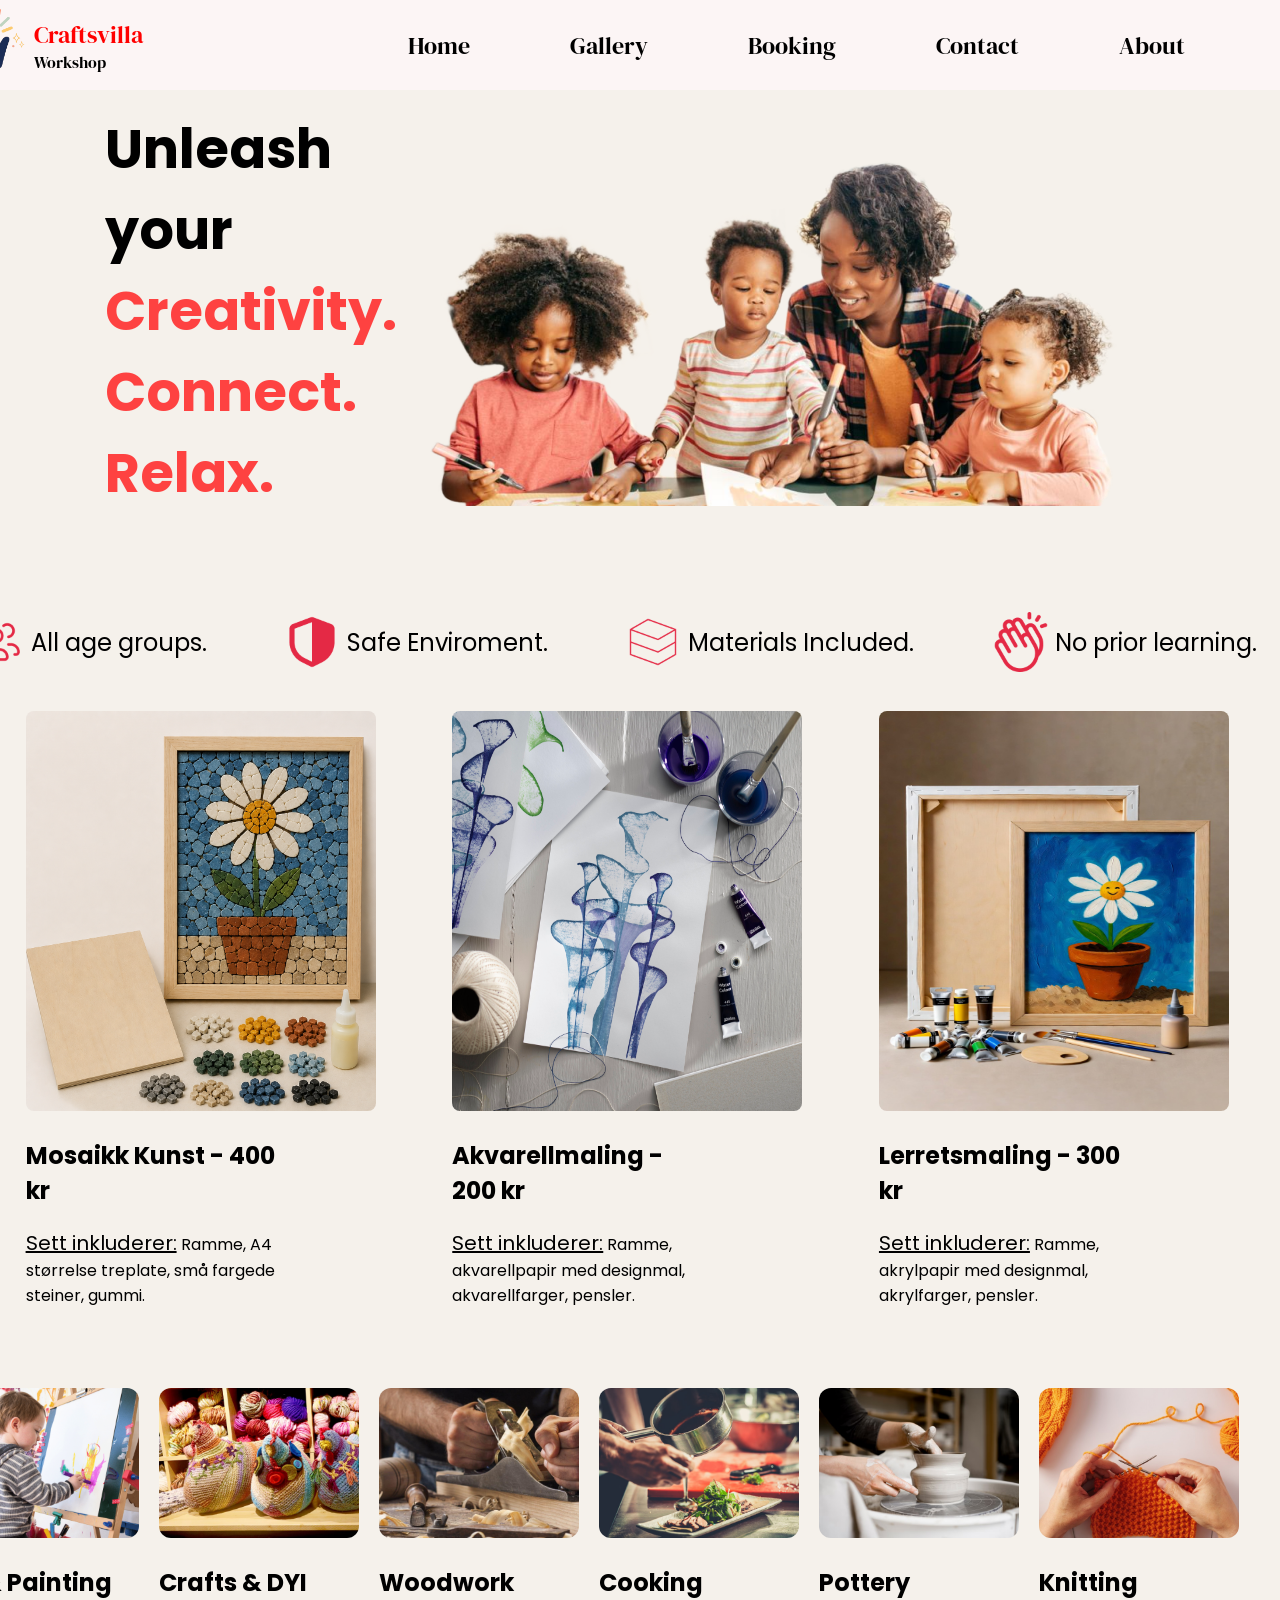
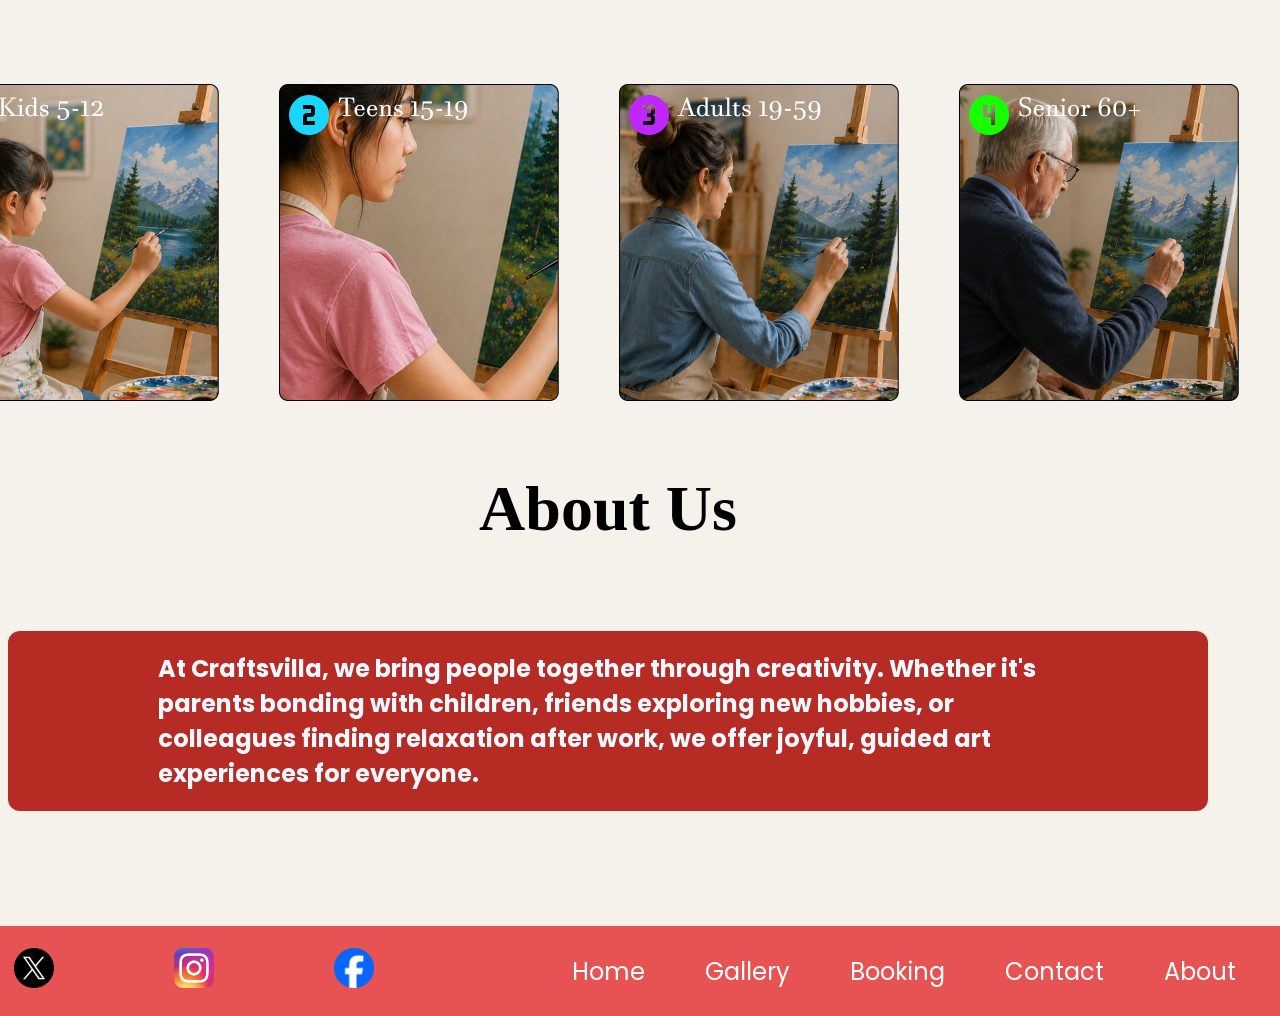
==== index.html @ 693abf09 "changed font, added javascript for footer, rewamped contact and booking site" ====
<!doctype html>
<html lang="en">
  <head>
    <meta charset="UTF-8" />
    <meta name="viewport" content="width=device-width, initial-scale=1.0" />
    <title>Craftsvilla</title>
    <link rel="stylesheet" href="style.css" />
    <link
      href="https://fonts.googleapis.com/css2?family=DM+Serif+Display&family=Poppins:wght@300;400;500;600;700&display=swap"
      rel="stylesheet"
    />
    <script src="javascript.js" defer></script>
  </head>

  <body>
    <header>
      <div class="logo">
        <img src="images/craftsvilla-logo.png" alt="logo" />
        <div class="logo-text">
          <h2>Craftsvilla</h2>
          <p>Workshop</p>
        </div>
      </div>

      <nav class="head-nav">
        <a href="index.html">Home</a>
        <a href="gallery.html">Gallery</a>
        <a href="booking.html">Booking</a>
        <a href="contact.html">Contact</a>
        <a href="index.html#about">About</a>
      </nav>
      <button class="signup">
        <img class="user" src="images/user-icon.png" alt="User-icon" />
        <h2>Login / Signup</h2>
      </button>
    </header>

    <!--------HERO--------->
    <section class="hero">
      <div class="hero-text">
        <h2>
          Unleash your
          <span class="hero-high">Creativity. Connect. Relax.</span>
        </h2>
      </div>
      <img src="images/hero.png" alt="hero-image" />
    </section>

    <!-------IMAGES UNDER HERO---->
    <section>
      <div class="images-hero">
        <img src="images/small icons/groups.png" alt="age-groups" />
        <p>All age groups.</p>
        <img src="images/small icons/safety.png" alt="safety-enviroment" />
        <p>Safe Enviroment.</p>
        <img src="images/small icons/materials.png" alt="materials-included" />
        <p>Materials Included.</p>

        <img src="images/small icons/hands-on.png" alt="hands-on-learning" />
        <p>No prior learning.</p>
      </div>
    </section>

    <!---- Kort kunst----->

    <section class="cards-container">
      <div class="cards-layout">
        <article class="cards article-preview">
          <img
            src="images/tjeneste som tilbys/mosaikk-kunst.png"
            alt="mosaikk-kunst"
          />
          <div class="cards-text">
            <h2>Mosaikk Kunst - 400 kr</h2>
            <p>
              <span class="includes">Sett inkluderer:</span> Ramme, A4 størrelse
              treplate, små fargede steiner, gummi.
            </p>
          </div>
        </article>

        <article class="cards article-preview">
          <img
            src="images/tjeneste som tilbys/akvarellmaling.jpg"
            alt="akvarellmaling"
          />
          <div class="cards-text">
            <h2>Akvarellmaling - 200 kr</h2>
            <p>
              <span class="includes">Sett inkluderer:</span> Ramme,
              akvarellpapir med designmal, akvarellfarger, pensler.
            </p>
          </div>
        </article>

        <article class="cards article-preview">
          <img
            src="images/tjeneste som tilbys/lerretmaling.jpg"
            alt="lerretmaling"
          />
          <div class="cards-text">
            <h2>Lerretsmaling - 300 kr</h2>
            <p>
              <span class="includes">Sett inkluderer:</span> Ramme, akrylpapir
              med designmal, akrylfarger, pensler.
            </p>
          </div>
        </article>
      </div>
    </section>

    <!---- POPULAR CATEGORIES----->
    <section class="popular-categories">
      <div>
        <img
          src="images/category cards/art & painting.png"
          alt="arts & painting"
        />
        <div>
          <h2>Art & Painting</h2>
        </div>
      </div>

      <div>
        <img src="images/category cards/crafts.png" alt="crafts & dyi" />
        <div>
          <h2>Crafts & DYI</h2>
        </div>
      </div>

      <div>
        <img src="images/category cards/woodwork.png" alt="woodwork" />
        <div>
          <h2>Woodwork</h2>
        </div>
      </div>

      <div>
        <img src="images/category cards/cooking.png" alt="cooking" />
        <div>
          <h2>Cooking</h2>
        </div>
      </div>

      <div>
        <img src="images/category cards/pottery.png" alt="potteyr" />
        <div>
          <h2>Pottery</h2>
        </div>
      </div>

      <div>
        <img src="images/category cards/knitting.png" alt="knitting" />
        <div>
          <h2>Knitting</h2>
        </div>
      </div>
    </section>

    <!------------ALL AGE GROUPS------------>
    <section class="age-groups">
      <div>
        <img src="images/age groups cards/kids-age.png" alt="kid-paiting" />
      </div>

      <div>
        <img src="images/age groups cards/teens-age.png" alt="teen-painting" />
      </div>
      <div>
        <img
          src="images/age groups cards/adults-age.png"
          alt="adult-painting"
        />
      </div>
      <div>
        <img
          src="images/age groups cards/senior-age.png"
          alt="senior-painting"
        />
      </div>
    </section>

    <h4>About Us</h4>

    <section class="container about">
      <div class="about-us" id="about">
        <h2>
          At Craftsvilla, we bring people together through creativity. Whether
          it's parents bonding with children, friends exploring new hobbies, or
          colleagues finding relaxation after work, we offer joyful, guided art
          experiences for everyone.
        </h2>
      </div>
    </section>

    <!------------FOOTER------------->
    <footer>
      <div class="socials">
        <div class="social-links">
          <img src="images/social media/x.png" alt="twitter" />
        </div>
        <div class="social-links">
          <a href="www.google.com"></a>
          <img src="images/social media/instagram.png" alt="instagram" />
        </div>
        <div class="social-links">
          <img src="images/social media/facebook.png" alt="facebook" />
        </div>
      </div>

      <nav class="nav-footer">
        <a href="index.html">Home</a>
        <a href="gallery.html">Gallery</a>
        <a href="booking.html">Booking</a>
        <a href="contact.html">Contact</a>
        <a href="index.html#about">About</a>
      </nav>
    </footer>
  </body>
</html>
---- style.css ----
/*-----CRAFTSVILLA-------*/

body {
  margin: 0 auto;
  background-color: #f5f1eb;
  justify-content: center;
  flex-wrap: wrap;
  font-family: "Poppins", sans-serif;
}

.craftsvilla {
  max-width: 1440px;
}

header {
  display: flex;
  position: fixed;
  font-family: "DM Serif Display", serif;
  top: 0;
  align-items: center;
  justify-content: center;
  background-color: rgb(252, 245, 245);
  width: 100%;
  height: 90px;
  z-index: 1;
}

.logo {
  display: flex;
  align-items: center;
  cursor: pointer;
}

.logo h2,
.logo p {
  margin: 0;
  font-family: "DM Serif Display", serif;
  font-weight: 400;
  margin-left: -50%;
}

.logo h2 {
  color: red;
}

.logo img {
  width: 200px;
  margin-left: 10%;
}

.logo-text {
  display: flex;
  flex-direction: column;
  justify-content: center;
  margin: 0;
  padding: 0;
}

nav {
  display: flex;
  justify-content: center;
  align-items: center;
  margin-left: 15%;
}

.head-nav a {
  margin: 0 40px;
  font-size: 24px;
  color: black;
  width: 30%;
  padding: 10px;
  position: relative;
  text-decoration: none;
}

.signup img {
  width: 40px;
  filter: brightness(1) invert(1);
}

.head-nav a::after {
  content: "";
  position: absolute;
  bottom: 0;
  left: 0;
  width: 0%;
  border-radius: 8px;
  height: 4px;
  background: rgb(231, 83, 83);
  transition: width 0.4s ease;
}

.head-nav a:hover:after {
  width: 100%;
}

button.signup {
  background-color: rgb(231, 83, 83);
  color: antiquewhite;
  border-radius: 14px;
  height: 40px;
  margin-left: 5%;
  justify-content: center;
  align-items: center;
  display: flex;
  border: 2px solid rgb(39, 39, 39);
  cursor: pointer;
}

button.signup:hover {
  transform: scale(1.1);
  transition: ease 0.4s;
}

/*---------HERO----------*/
section.hero {
  flex-direction: row;
  display: flex;
  width: 90%;
  align-items: center;
  justify-content: center;
  margin-top: 5%;
  gap: 0;
}

.hero-text {
  font-size: 36px;
  margin: 0%;
  display: flex;
  justify-content: center;
  margin-left: 13%;
}

.hero-high {
  color: #ff2424da;
}

.hero-text p {
  font-size: 24px;
  max-width: 300px;
}

section.hero img {
  width: 800px;
  height: auto;
}

/*-----IMAGES UNDERNEATH HERO----*/

.images-hero {
  display: flex;
  margin-top: 2%;
  margin-left: -10%;
  justify-content: center;
  align-items: center;
  gap: 5px;
}

.images-hero img {
  width: 60px;
  margin: 0;
  filter: invert(27%) sepia(88%) saturate(2314%) hue-rotate(338deg)
    brightness(93%) contrast(92%);
  margin-top: 2%;
  margin-left: 5%;
}

.images-hero p {
  margin: 0;
  margin-top: 2%;
  font-size: 24px;
  font-family: "Poppins", sans-serif;
}

/*--------POPULAR CATEGORIES--------*/
.popular-categories {
  display: flex;
  gap: 20px;
  flex-direction: row;
  align-items: center;
  justify-content: center;
  margin-left: -8%;
  margin-top: 5%;
}

.popular-categories img {
  width: 200px;
  border-radius: 12px;
  margin: 0 auto;
}

/*-------AGE GROUPS---------*/
.age-groups {
  display: flex;
  margin-top: 5%;
  flex-direction: row;
  margin-left: -8%;
  justify-content: center;
  align-items: center;

  gap: 60px;
}

.age-groups img {
  width: 280px;
}

/*-----ABOUT US------*/

h4 {
  font-size: 64px;
  display: flex;
  box-shadow: 2px;
  font-family: Georgia, "Times New Roman", Times, serif;
  margin-top: 5%;
  margin-right: 5%;
  position: relative;
  align-items: center;
  justify-content: center;
}

.about-us {
  display: flex;
  margin-bottom: 5%;
  width: 1200px;
  margin-left: -5%;
  border-radius: 12px;
  align-items: center;
  justify-content: center;
  background-color: #b62b24;
  color: aliceblue;
}

.about-us h2 {
  max-width: 75%;
}

.about {
  justify-content: center;
  align-items: center;
  display: flex;
}

.about-span {
  color: rgb(228, 50, 50);
}

/*----FOOOTER-----*/

footer {
  display: flex;
  margin-top: 4%;
  align-items: center;
  justify-content: center;
  background-color: rgb(231, 83, 83);
  width: 100%;
  height: 90px;
}

footer img {
  width: 40px;
  align-items: center;
  justify-content: center;
}

footer .socials {
  display: flex;
  gap: 9rem;
}

.social-links {
  cursor: pointer;
}

.social-links {
  width: 1rem;
}

.nav-footer a {
  margin: 0 20px;
  font-size: 24px;
  color: rgb(255, 255, 255);
  width: 30%;
  padding: 10px;
  position: relative;
  text-decoration: none;
}

.nav-footer a::after {
  content: "";
  position: absolute;
  bottom: -4px;
  left: 0;
  width: 0%;
  height: 2px;
  background: rgb(255, 253, 253);
  transition: width 0.4s ease;
}

.nav-footer a:hover:after {
  width: 100%;
}

/*--------CONTESTANTS---------*/
.cards-container {
  margin-top: 3%;
  margin-left: 2%;
  width: 100%;
}

.cards-layout {
  display: flex;
  align-items: center;
  justify-content: center;
  flex-direction: row;
}

.cards img {
  width: 350px;
  height: 400px;
  border-radius: 8px;
}

.cards-text {
  max-width: 60%;
}

.includes {
  color: black;
  font-size: 20px;
  text-decoration: underline;
}

.cards {
  width: 520px;
  z-index: 0;
}

.cards:hover {
  transform: scale(0.95);
  transition: ease 2s;
}
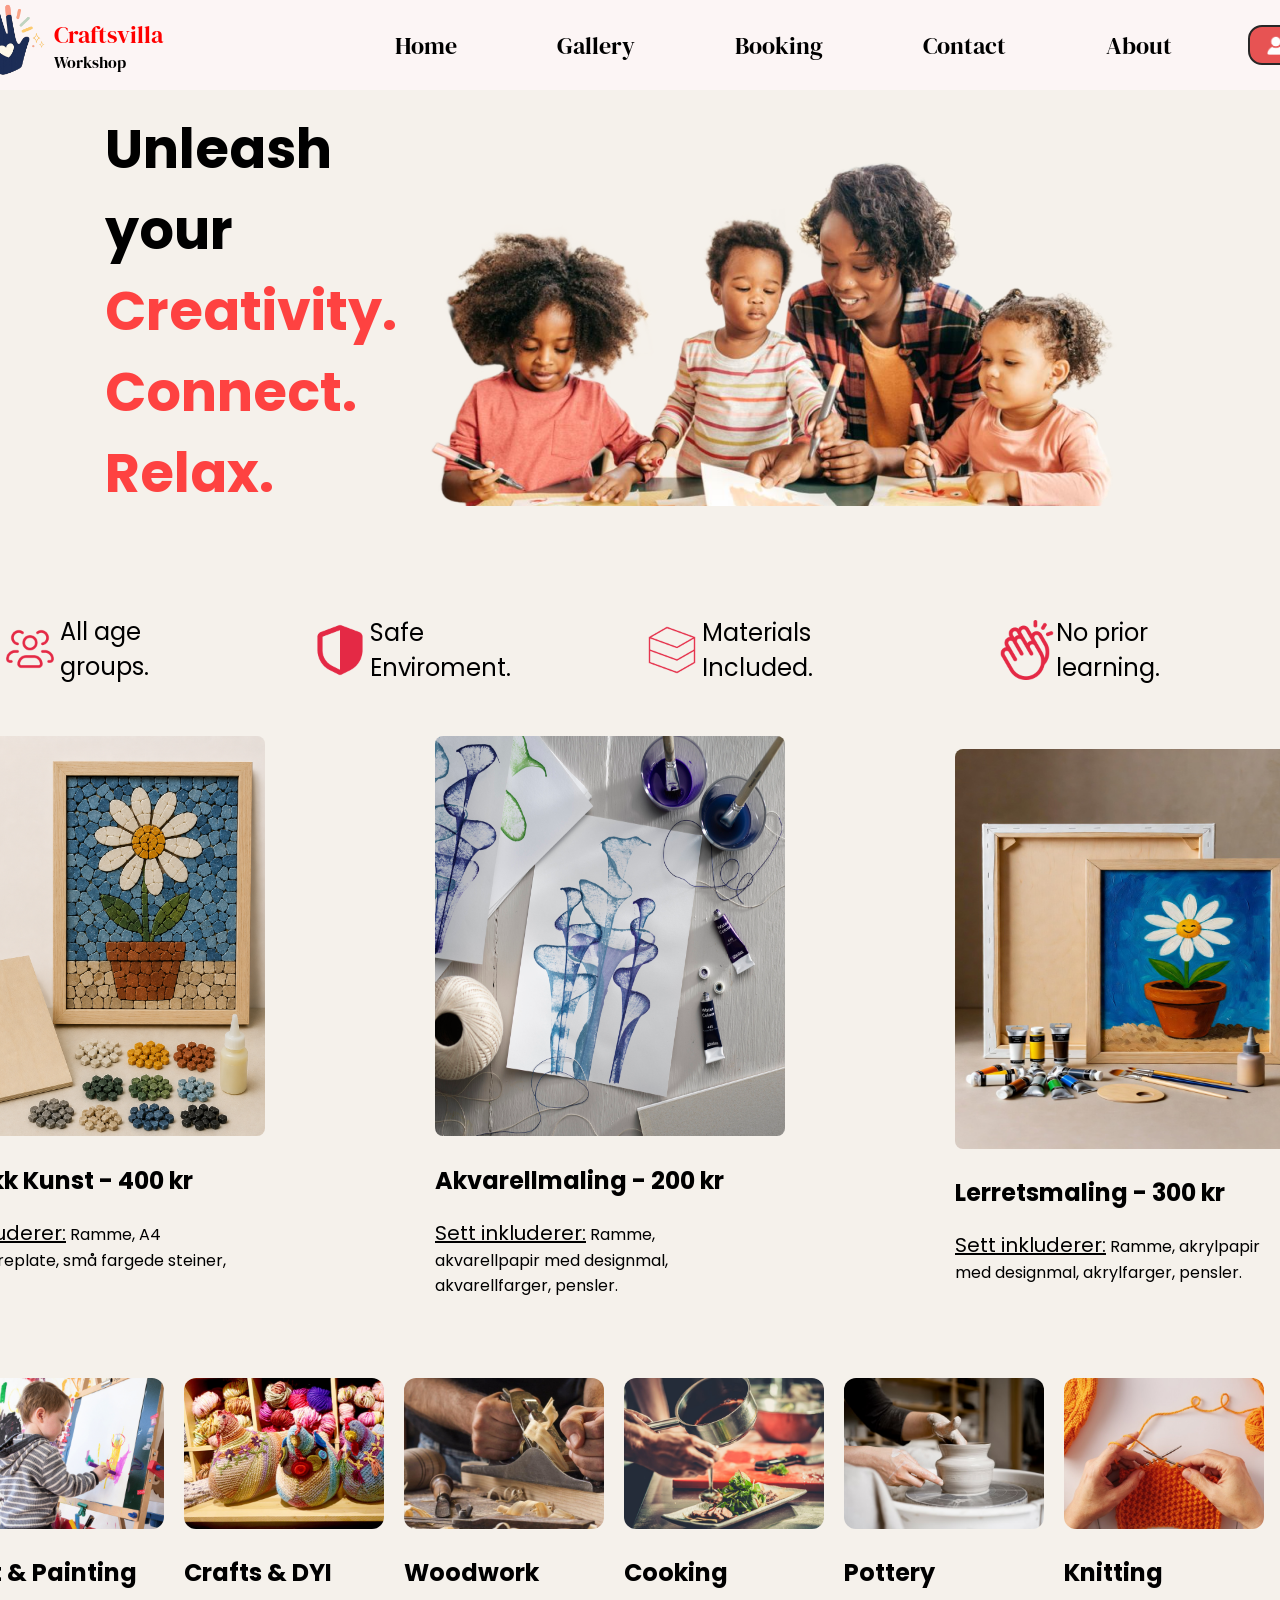
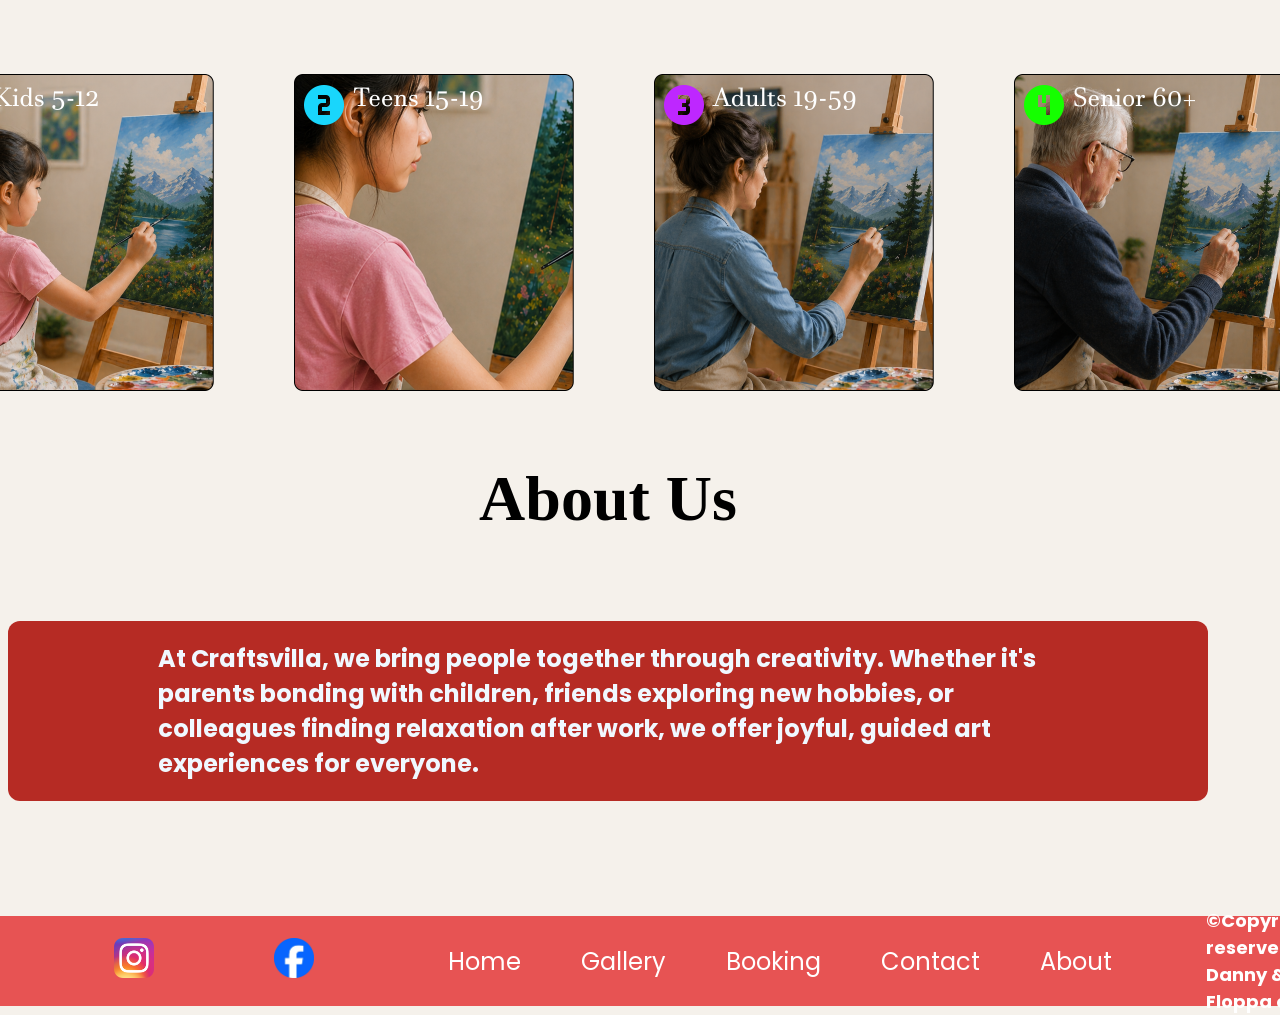
==== commit 22801f27: "transfered all progress from desktop to laptop repo" ====
--- a/index.html
+++ b/index.html
@@ -5,10 +5,7 @@
     <meta name="viewport" content="width=device-width, initial-scale=1.0" />
     <title>Craftsvilla</title>
     <link rel="stylesheet" href="style.css" />
-    <link
-      href="https://fonts.googleapis.com/css2?family=DM+Serif+Display&family=Poppins:wght@300;400;500;600;700&display=swap"
-      rel="stylesheet"
-    />
+    <link href="https://fonts.googleapis.com/css2?family=DM+Serif+Display&family=Poppins:wght@300;400;500;600;700&display=swap" rel="stylesheet">
     <script src="javascript.js" defer></script>
   </head>
 
@@ -29,10 +26,7 @@
         <a href="contact.html">Contact</a>
         <a href="index.html#about">About</a>
       </nav>
-      <button class="signup">
-        <img class="user" src="images/user-icon.png" alt="User-icon" />
-        <h2>Login / Signup</h2>
-      </button>
+      <button class="signup"> <img class="user" src="images/user-icon.png" alt="User-icon"> <h2>Login / Signup</h2></button>
     </header>
 
     <!--------HERO--------->
@@ -47,17 +41,28 @@
     </section>
 
     <!-------IMAGES UNDER HERO---->
-    <section>
+    <section class="hero-groups">
       <div class="images-hero">
+        <div class="groups">
         <img src="images/small icons/groups.png" alt="age-groups" />
         <p>All age groups.</p>
+        </div>
+    
+
+        <div class="groups"> 
         <img src="images/small icons/safety.png" alt="safety-enviroment" />
         <p>Safe Enviroment.</p>
+        </div>
+        
+        <div class="groups">
         <img src="images/small icons/materials.png" alt="materials-included" />
         <p>Materials Included.</p>
-
+        </div>
+
+        <div class="groups">
         <img src="images/small icons/hands-on.png" alt="hands-on-learning" />
         <p>No prior learning.</p>
+        </div>
       </div>
     </section>
 
@@ -183,14 +188,14 @@
     <h4>About Us</h4>
 
     <section class="container about">
-      <div class="about-us" id="about">
-        <h2>
-          At Craftsvilla, we bring people together through creativity. Whether
-          it's parents bonding with children, friends exploring new hobbies, or
-          colleagues finding relaxation after work, we offer joyful, guided art
-          experiences for everyone.
-        </h2>
-      </div>
+    <div class="about-us" id="about">
+      <h2>
+        At Craftsvilla, we bring people together through creativity. Whether
+        it's parents bonding with children, friends exploring new hobbies, or
+        colleagues finding relaxation after work, we offer joyful, guided art
+        experiences for everyone.
+      </h2>
+    </div>
     </section>
 
     <!------------FOOTER------------->
@@ -207,6 +212,7 @@
           <img src="images/social media/facebook.png" alt="facebook" />
         </div>
       </div>
+
 
       <nav class="nav-footer">
         <a href="index.html">Home</a>
@@ -215,6 +221,8 @@
         <a href="contact.html">Contact</a>
         <a href="index.html#about">About</a>
       </nav>
+
+      <h5>©Copyrights reserved By Danny & Floppa co</h5>
     </footer>
   </body>
-</html>
+</html>
--- a/style.css
+++ b/style.css
@@ -45,7 +45,6 @@
 
 .logo img {
   width: 200px;
-  margin-left: 10%;
 }
 
 .logo-text {
@@ -60,7 +59,7 @@
   display: flex;
   justify-content: center;
   align-items: center;
-  margin-left: 15%;
+  margin-left: 10%;
 }
 
 .head-nav a {
@@ -98,13 +97,18 @@
   background-color: rgb(231, 83, 83);
   color: antiquewhite;
   border-radius: 14px;
+  margin-left: 2%;
   height: 40px;
-  margin-left: 5%;
   justify-content: center;
   align-items: center;
   display: flex;
   border: 2px solid rgb(39, 39, 39);
   cursor: pointer;
+}
+
+.button.signup h2 {
+  text-align: center;
+  justify-content: center;
 }
 
 button.signup:hover {
@@ -149,11 +153,12 @@
 
 .images-hero {
   display: flex;
-  margin-top: 2%;
-  margin-left: -10%;
-  justify-content: center;
-  align-items: center;
-  gap: 5px;
+  margin-top: 4%;
+  width: 100%;
+  padding-right: 4%;
+  justify-content: center;
+  align-items: center;
+  gap: 100px;
 }
 
 .images-hero img {
@@ -162,7 +167,18 @@
   filter: invert(27%) sepia(88%) saturate(2314%) hue-rotate(338deg)
     brightness(93%) contrast(92%);
   margin-top: 2%;
-  margin-left: 5%;
+}
+
+.groups {
+  display: flex;
+  align-items: center;
+}
+
+.hero-groups {
+  display: flex;
+  justify-content: center;
+  align-items: center;
+  gap: 40px;
 }
 
 .images-hero p {
@@ -178,9 +194,9 @@
   gap: 20px;
   flex-direction: row;
   align-items: center;
-  justify-content: center;
-  margin-left: -8%;
-  margin-top: 5%;
+  padding-right: 4%;
+  justify-content: center;
+  padding-top: 5%;
 }
 
 .popular-categories img {
@@ -193,12 +209,11 @@
 .age-groups {
   display: flex;
   margin-top: 5%;
+  padding-right: 4%;
   flex-direction: row;
-  margin-left: -8%;
-  justify-content: center;
-  align-items: center;
-
-  gap: 60px;
+  justify-content: center;
+  align-items: center;
+  gap: 80px;
 }
 
 .age-groups img {
@@ -301,11 +316,23 @@
   width: 100%;
 }
 
+footer h5 {
+  align-items: center;
+  justify-content: center;
+  display: flex;
+  color: white;
+  font-size: 18px;
+  padding-left: 5%;
+}
+
 /*--------CONTESTANTS---------*/
 .cards-container {
-  margin-top: 3%;
-  margin-left: 2%;
-  width: 100%;
+  padding-top: 4%;
+  display: flex;
+  justify-content: center;
+  align-items: center;
+  width: 100%;
+  padding-left: 55px;
 }
 
 .cards-layout {
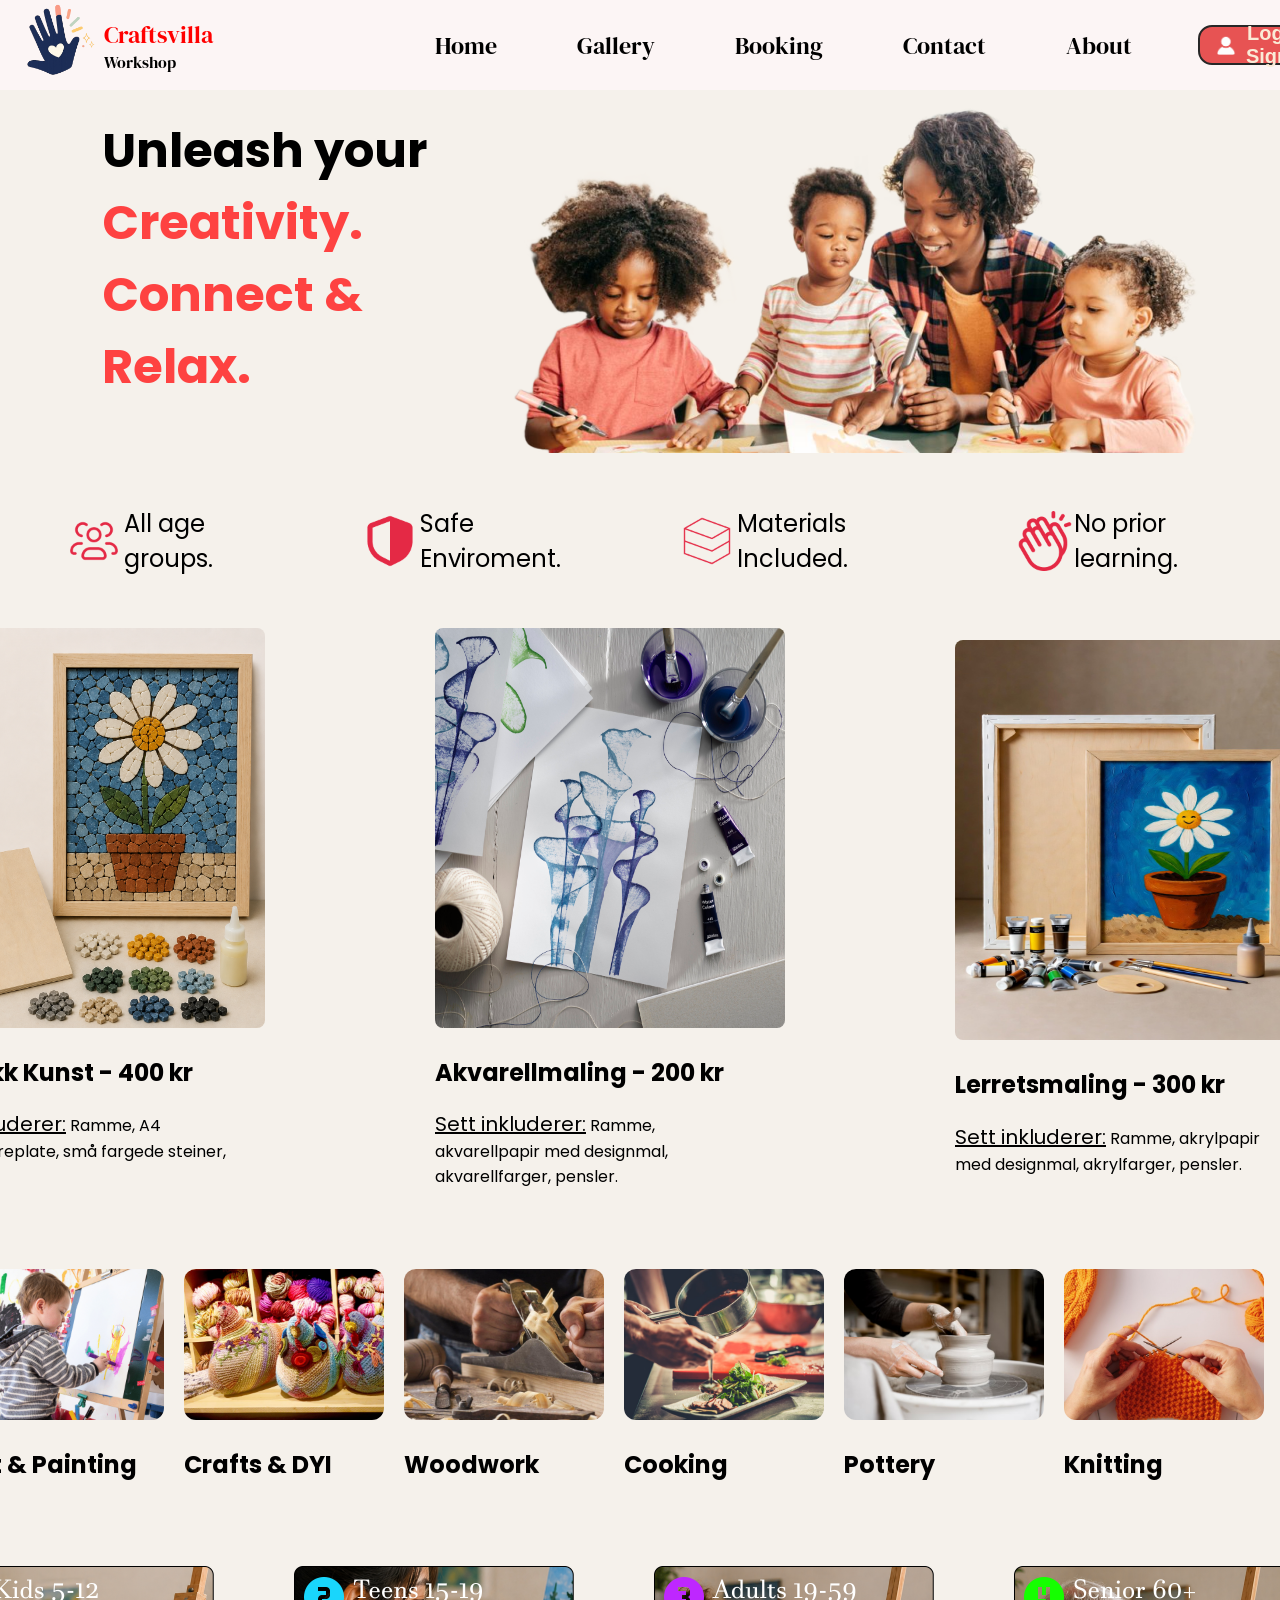
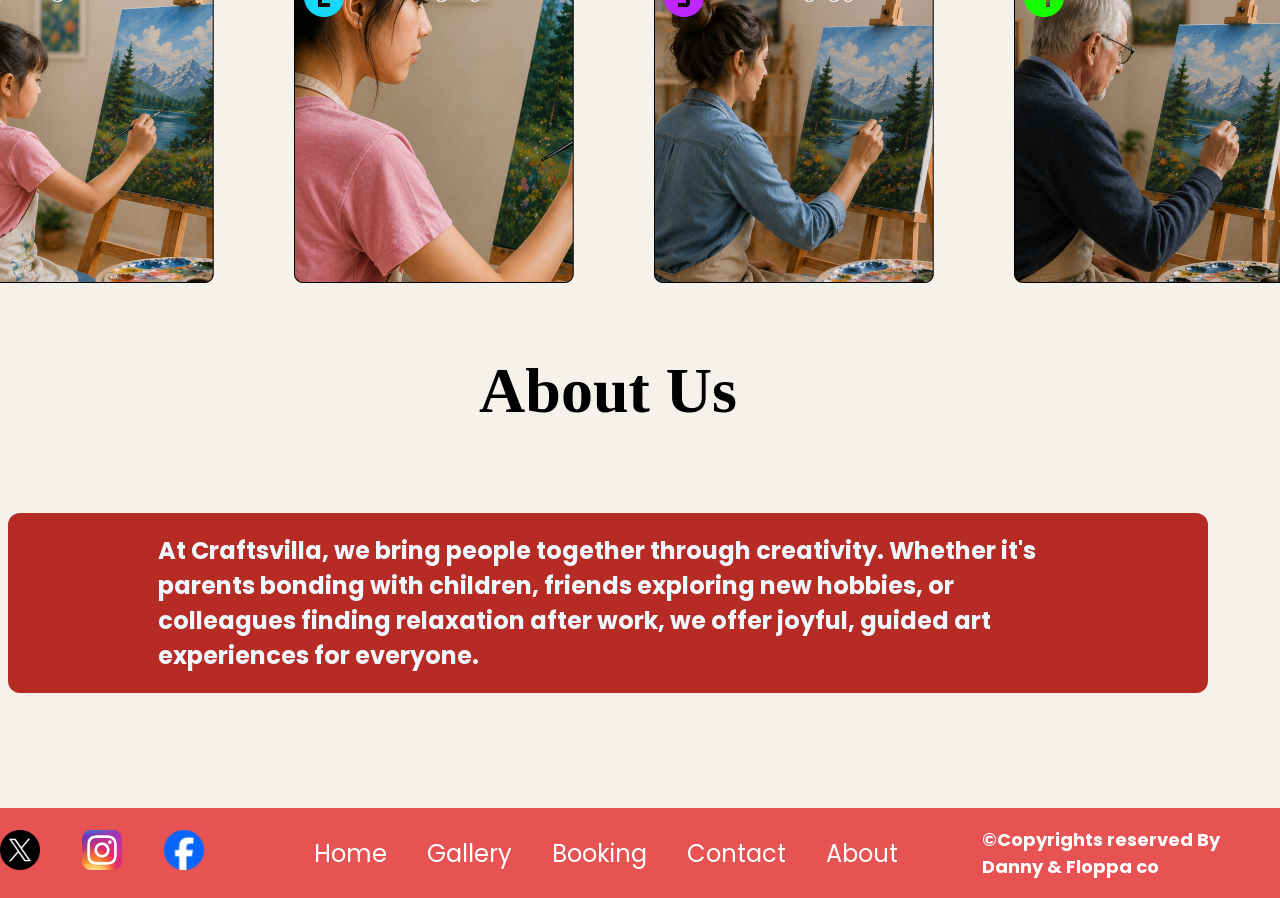
==== commit c55e9b8d: "minor tweaks" ====
--- a/index.html
+++ b/index.html
@@ -34,10 +34,13 @@
       <div class="hero-text">
         <h2>
           Unleash your
-          <span class="hero-high">Creativity. Connect. Relax.</span>
+          <span class="hero-high">Creativity. Connect & Relax.</span>
         </h2>
       </div>
+
+      <div></div>
       <img src="images/hero.png" alt="hero-image" />
+      
     </section>
 
     <!-------IMAGES UNDER HERO---->
--- a/style.css
+++ b/style.css
@@ -67,7 +67,6 @@
   font-size: 24px;
   color: black;
   width: 30%;
-  padding: 10px;
   position: relative;
   text-decoration: none;
 }
@@ -120,7 +119,7 @@
 section.hero {
   flex-direction: row;
   display: flex;
-  width: 90%;
+  width: 100%;
   align-items: center;
   justify-content: center;
   margin-top: 5%;
@@ -132,11 +131,20 @@
   margin: 0%;
   display: flex;
   justify-content: center;
-  margin-left: 13%;
+  position: relative;
+  padding-left: 8%;
+  width: 100%;
+}
+
+.hero-text h2 {
+  overflow-wrap: break-word;
+  word-break: normal;
+  font-size: 48px;
 }
 
 .hero-high {
   color: #ff2424da;
+  width: 20px;
 }
 
 .hero-text p {
@@ -178,7 +186,7 @@
   display: flex;
   justify-content: center;
   align-items: center;
-  gap: 40px;
+  padding-left: 5%;
 }
 
 .images-hero p {
@@ -280,7 +288,7 @@
 
 footer .socials {
   display: flex;
-  gap: 9rem;
+  gap: 80px;
 }
 
 .social-links {
@@ -288,7 +296,7 @@
 }
 
 .social-links {
-  width: 1rem;
+  width: 2px;
 }
 
 .nav-footer a {
@@ -296,7 +304,6 @@
   font-size: 24px;
   color: rgb(255, 255, 255);
   width: 30%;
-  padding: 10px;
   position: relative;
   text-decoration: none;
 }
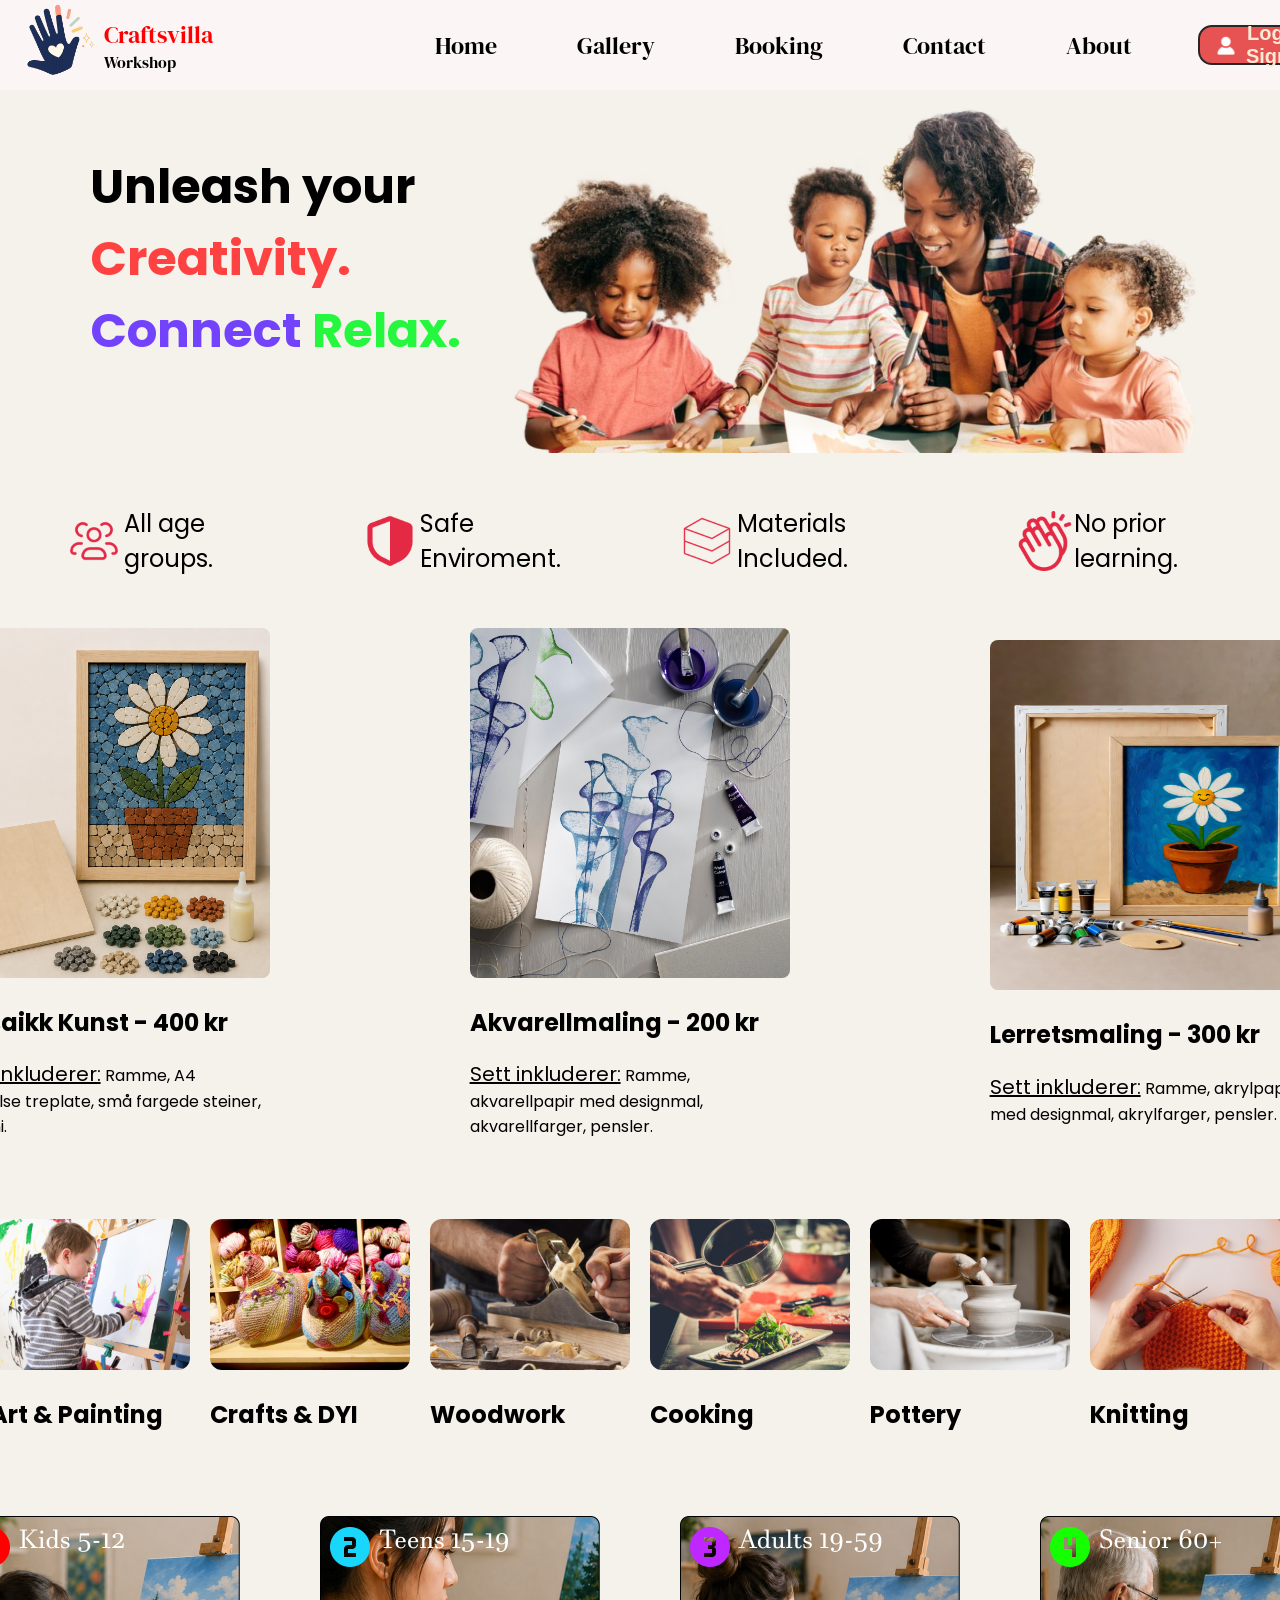
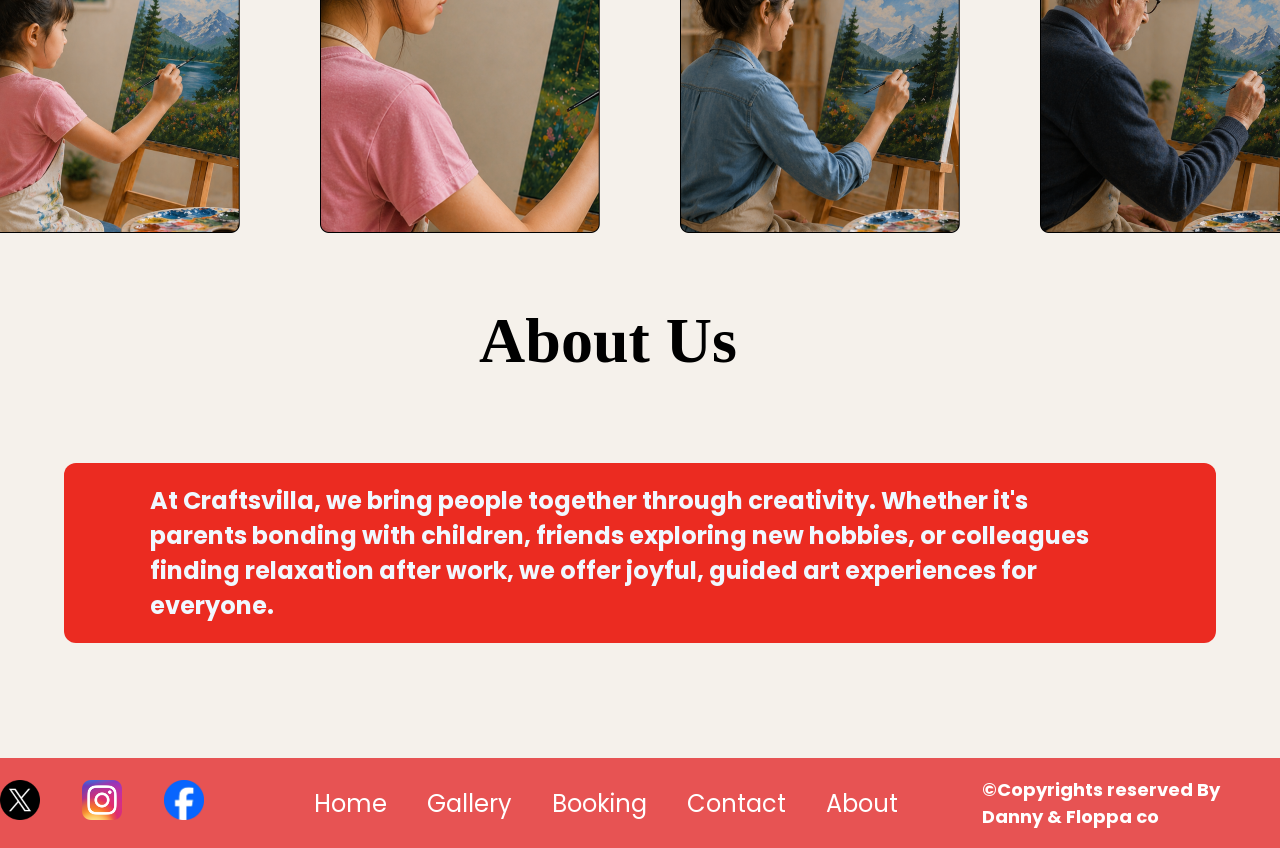
==== commit 06a59934: "more changes to gallery cards" ====
--- a/index.html
+++ b/index.html
@@ -34,7 +34,7 @@
       <div class="hero-text">
         <h2>
           Unleash your
-          <span class="hero-high">Creativity. Connect & Relax.</span>
+          <span class="hero-high">Creativity.</span> <span class="hero-high-1">Connect</span> <span class="hero-high-2">Relax.</span>
         </h2>
       </div>
 
--- a/style.css
+++ b/style.css
@@ -132,7 +132,7 @@
   display: flex;
   justify-content: center;
   position: relative;
-  padding-left: 8%;
+  padding-left: 7%;
   width: 100%;
 }
 
@@ -144,6 +144,16 @@
 
 .hero-high {
   color: #ff2424da;
+  width: 20px;
+}
+
+.hero-high-1 {
+  color: #5b24ffda;
+  width: 20px;
+}
+
+.hero-high-2 {
+  color: #00f821da;
   width: 20px;
 }
 
@@ -202,7 +212,6 @@
   gap: 20px;
   flex-direction: row;
   align-items: center;
-  padding-right: 4%;
   justify-content: center;
   padding-top: 5%;
 }
@@ -217,7 +226,6 @@
 .age-groups {
   display: flex;
   margin-top: 5%;
-  padding-right: 4%;
   flex-direction: row;
   justify-content: center;
   align-items: center;
@@ -245,17 +253,16 @@
 .about-us {
   display: flex;
   margin-bottom: 5%;
-  width: 1200px;
-  margin-left: -5%;
+  width: 90%;
   border-radius: 12px;
   align-items: center;
   justify-content: center;
-  background-color: #b62b24;
+  background-color: #eb2b21;
   color: aliceblue;
 }
 
 .about-us h2 {
-  max-width: 75%;
+  max-width: 85%;
 }
 
 .about {
@@ -339,7 +346,7 @@
   justify-content: center;
   align-items: center;
   width: 100%;
-  padding-left: 55px;
+  padding-left: 7%;
 }
 
 .cards-layout {
@@ -350,8 +357,8 @@
 }
 
 .cards img {
-  width: 350px;
-  height: 400px;
+  width: 320px;
+  height: 350px;
   border-radius: 8px;
 }
 
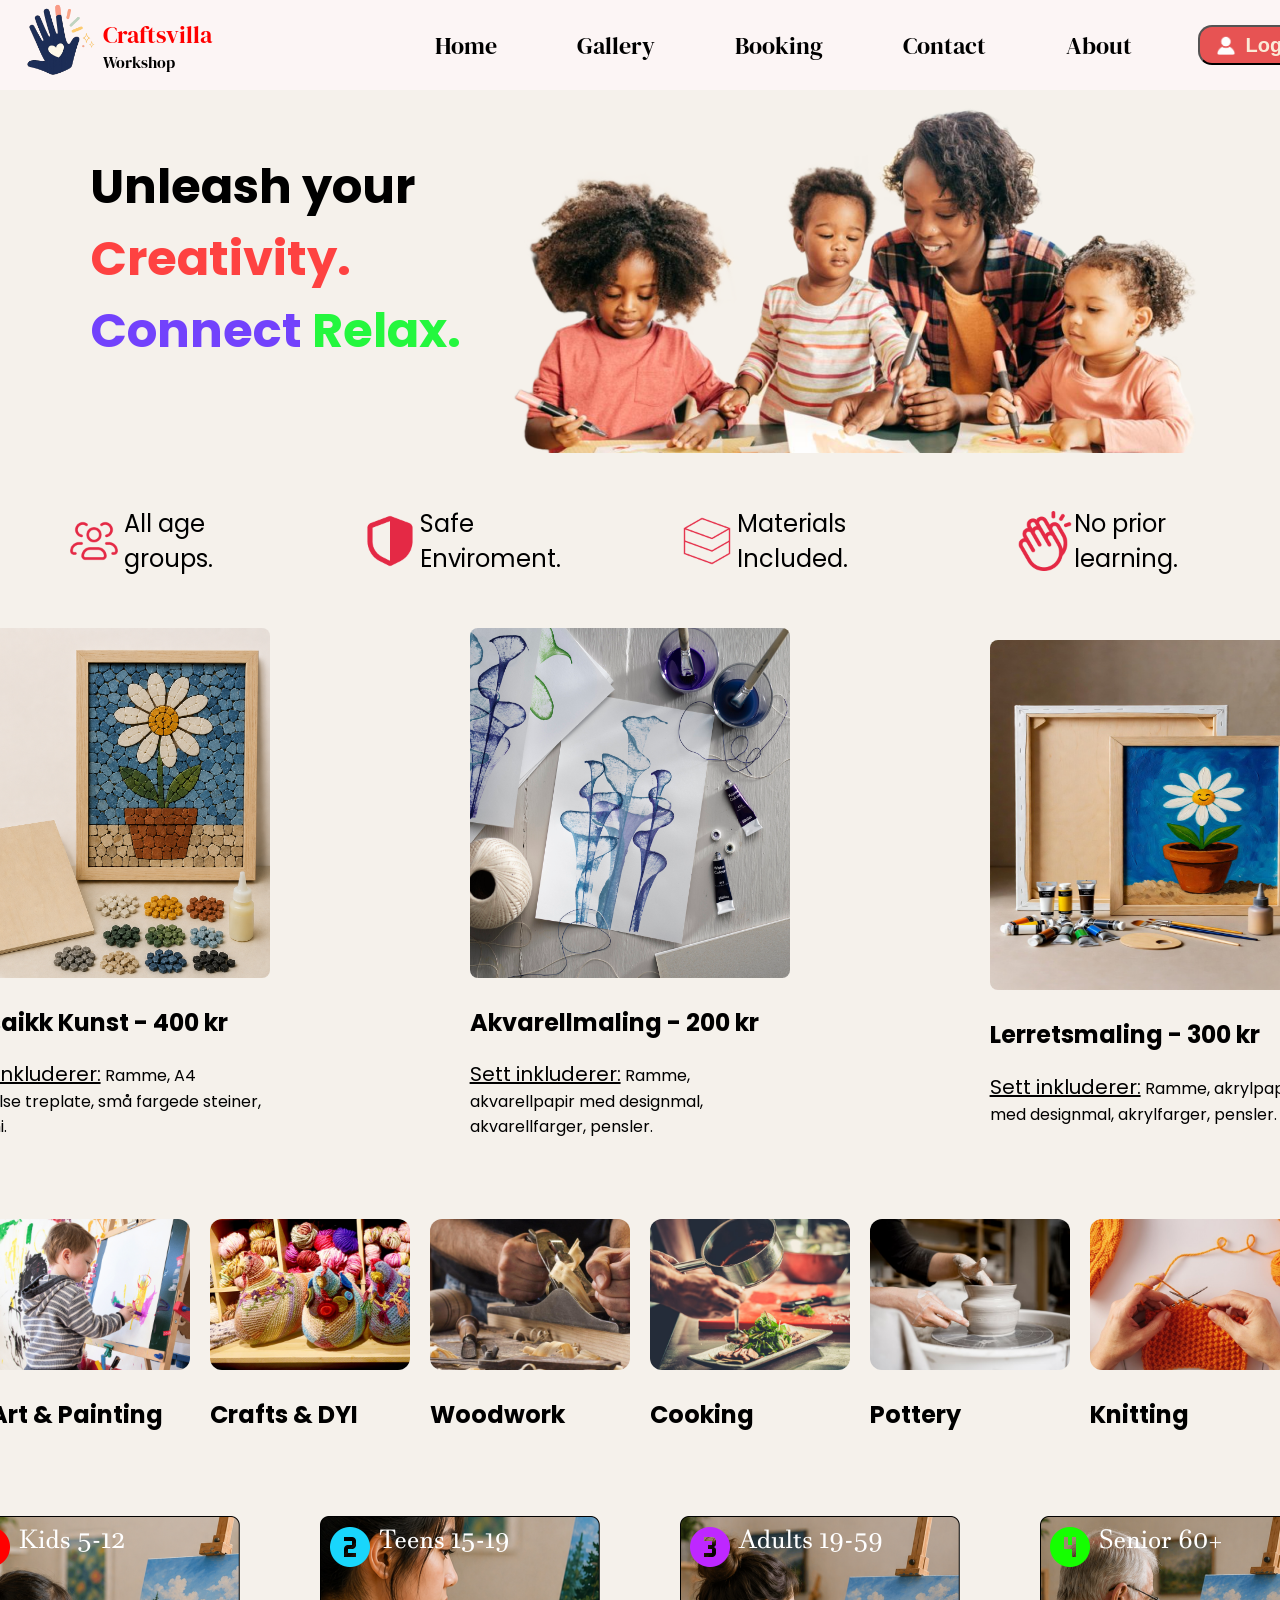
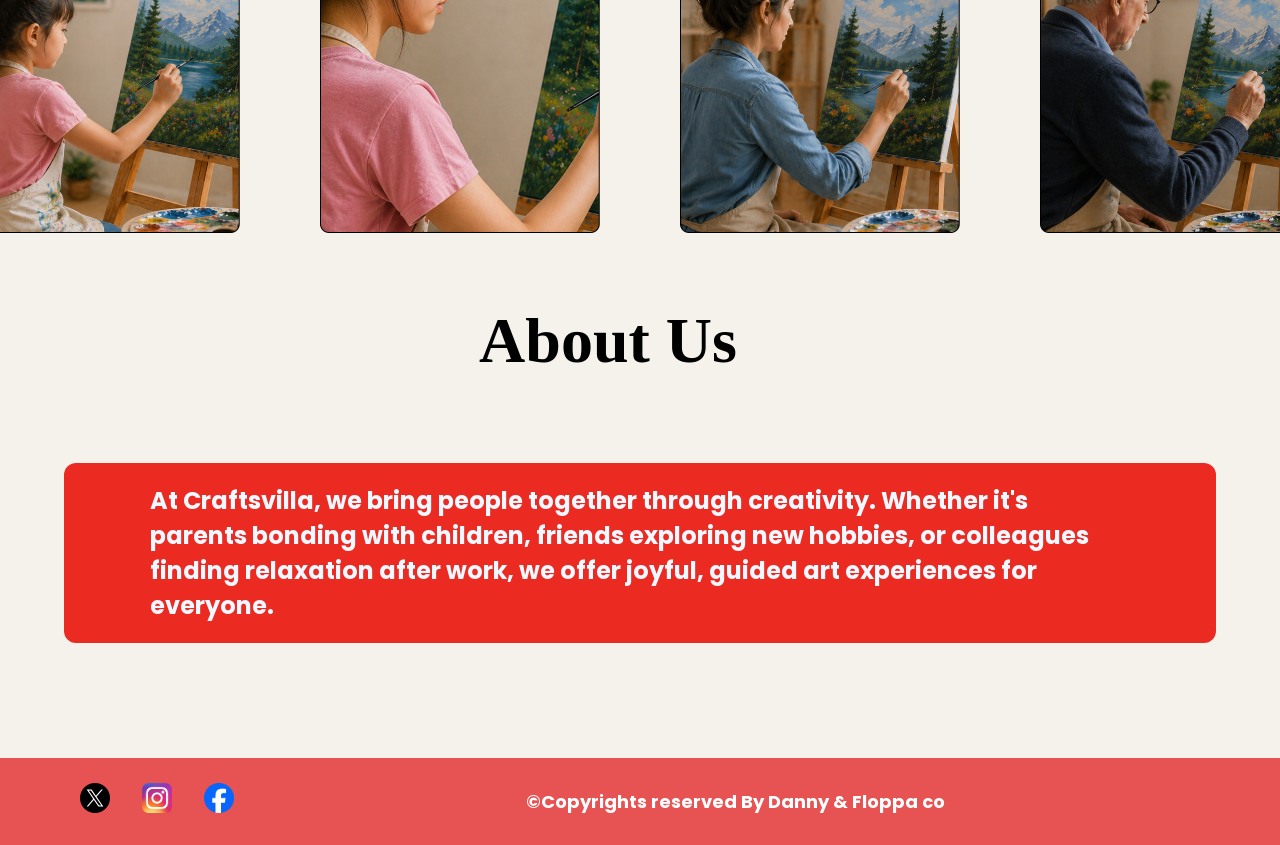
==== commit 14967e1c: "adjustements to login + cards layout" ====
--- a/index.html
+++ b/index.html
@@ -5,7 +5,10 @@
     <meta name="viewport" content="width=device-width, initial-scale=1.0" />
     <title>Craftsvilla</title>
     <link rel="stylesheet" href="style.css" />
-    <link href="https://fonts.googleapis.com/css2?family=DM+Serif+Display&family=Poppins:wght@300;400;500;600;700&display=swap" rel="stylesheet">
+    <link
+      href="https://fonts.googleapis.com/css2?family=DM+Serif+Display&family=Poppins:wght@300;400;500;600;700&display=swap"
+      rel="stylesheet"
+    />
     <script src="javascript.js" defer></script>
   </head>
 
@@ -26,45 +29,51 @@
         <a href="contact.html">Contact</a>
         <a href="index.html#about">About</a>
       </nav>
-      <button class="signup"> <img class="user" src="images/user-icon.png" alt="User-icon"> <h2>Login / Signup</h2></button>
+      <button class="signup">
+        <img class="user" src="images/user-icon.png" alt="User-icon" />
+        <h2>Login</h2>
+      </button>
     </header>
-
     <!--------HERO--------->
+<main>
     <section class="hero">
       <div class="hero-text">
         <h2>
           Unleash your
-          <span class="hero-high">Creativity.</span> <span class="hero-high-1">Connect</span> <span class="hero-high-2">Relax.</span>
+          <span class="hero-high">Creativity.</span>
+          <span class="hero-high-1">Connect</span>
+          <span class="hero-high-2">Relax.</span>
         </h2>
       </div>
 
       <div></div>
       <img src="images/hero.png" alt="hero-image" />
-      
     </section>
 
     <!-------IMAGES UNDER HERO---->
     <section class="hero-groups">
       <div class="images-hero">
         <div class="groups">
-        <img src="images/small icons/groups.png" alt="age-groups" />
-        <p>All age groups.</p>
-        </div>
-    
-
-        <div class="groups"> 
-        <img src="images/small icons/safety.png" alt="safety-enviroment" />
-        <p>Safe Enviroment.</p>
-        </div>
-        
-        <div class="groups">
-        <img src="images/small icons/materials.png" alt="materials-included" />
-        <p>Materials Included.</p>
-        </div>
-
-        <div class="groups">
-        <img src="images/small icons/hands-on.png" alt="hands-on-learning" />
-        <p>No prior learning.</p>
+          <img src="images/small icons/groups.png" alt="age-groups" />
+          <p>All age groups.</p>
+        </div>
+
+        <div class="groups">
+          <img src="images/small icons/safety.png" alt="safety-enviroment" />
+          <p>Safe Enviroment.</p>
+        </div>
+
+        <div class="groups">
+          <img
+            src="images/small icons/materials.png"
+            alt="materials-included"
+          />
+          <p>Materials Included.</p>
+        </div>
+
+        <div class="groups">
+          <img src="images/small icons/hands-on.png" alt="hands-on-learning" />
+          <p>No prior learning.</p>
         </div>
       </div>
     </section>
@@ -109,7 +118,7 @@
           <div class="cards-text">
             <h2>Lerretsmaling - 300 kr</h2>
             <p>
-              <span class="includes">Sett inkluderer:</span> Ramme, akrylpapir
+              <span class="includes">Sett inkluderer:</span>  Ramme, akrylpapir
               med designmal, akrylfarger, pensler.
             </p>
           </div>
@@ -191,16 +200,16 @@
     <h4>About Us</h4>
 
     <section class="container about">
-    <div class="about-us" id="about">
-      <h2>
-        At Craftsvilla, we bring people together through creativity. Whether
-        it's parents bonding with children, friends exploring new hobbies, or
-        colleagues finding relaxation after work, we offer joyful, guided art
-        experiences for everyone.
-      </h2>
-    </div>
-    </section>
-
+      <div class="about-us" id="about">
+        <h2>
+          At Craftsvilla, we bring people together through creativity. Whether
+          it's parents bonding with children, friends exploring new hobbies, or
+          colleagues finding relaxation after work, we offer joyful, guided art
+          experiences for everyone.
+        </h2>
+      </div>
+    </section>
+</main>
     <!------------FOOTER------------->
     <footer>
       <div class="socials">
@@ -215,17 +224,14 @@
           <img src="images/social media/facebook.png" alt="facebook" />
         </div>
       </div>
-
-
-      <nav class="nav-footer">
-        <a href="index.html">Home</a>
-        <a href="gallery.html">Gallery</a>
-        <a href="booking.html">Booking</a>
-        <a href="contact.html">Contact</a>
-        <a href="index.html#about">About</a>
-      </nav>
-
+      
+
+      <section class="">
+
+      </section>
+
+     
       <h5>©Copyrights reserved By Danny & Floppa co</h5>
     </footer>
   </body>
-</html>+</html>
--- a/style.css
+++ b/style.css
@@ -101,7 +101,7 @@
   justify-content: center;
   align-items: center;
   display: flex;
-  border: 2px solid rgb(39, 39, 39);
+  padding-right: 20px;
   cursor: pointer;
 }
 
@@ -111,10 +111,9 @@
 }
 
 button.signup:hover {
-  transform: scale(1.1);
-  transition: ease 0.4s;
-}
-
+  background-color: rgb(215, 61, 61);
+  transition: 1s;
+}
 /*---------HERO----------*/
 section.hero {
   flex-direction: row;
@@ -284,18 +283,20 @@
   justify-content: center;
   background-color: rgb(231, 83, 83);
   width: 100%;
-  height: 90px;
+  height: auto;
 }
 
 footer img {
-  width: 40px;
+  width: 30px;
   align-items: center;
   justify-content: center;
 }
 
 footer .socials {
   display: flex;
-  gap: 80px;
+  position: relative;
+  right: 20%;
+  gap: 60px;
 }
 
 .social-links {
@@ -368,6 +369,7 @@
 
 .includes {
   color: black;
+
   font-size: 20px;
   text-decoration: underline;
 }
@@ -377,7 +379,7 @@
   z-index: 0;
 }
 
-.cards:hover {
-  transform: scale(0.95);
-  transition: ease 2s;
-}
+.cards img:hover {
+  transform: scale(0.98);
+  transition: ease 1s;
+}
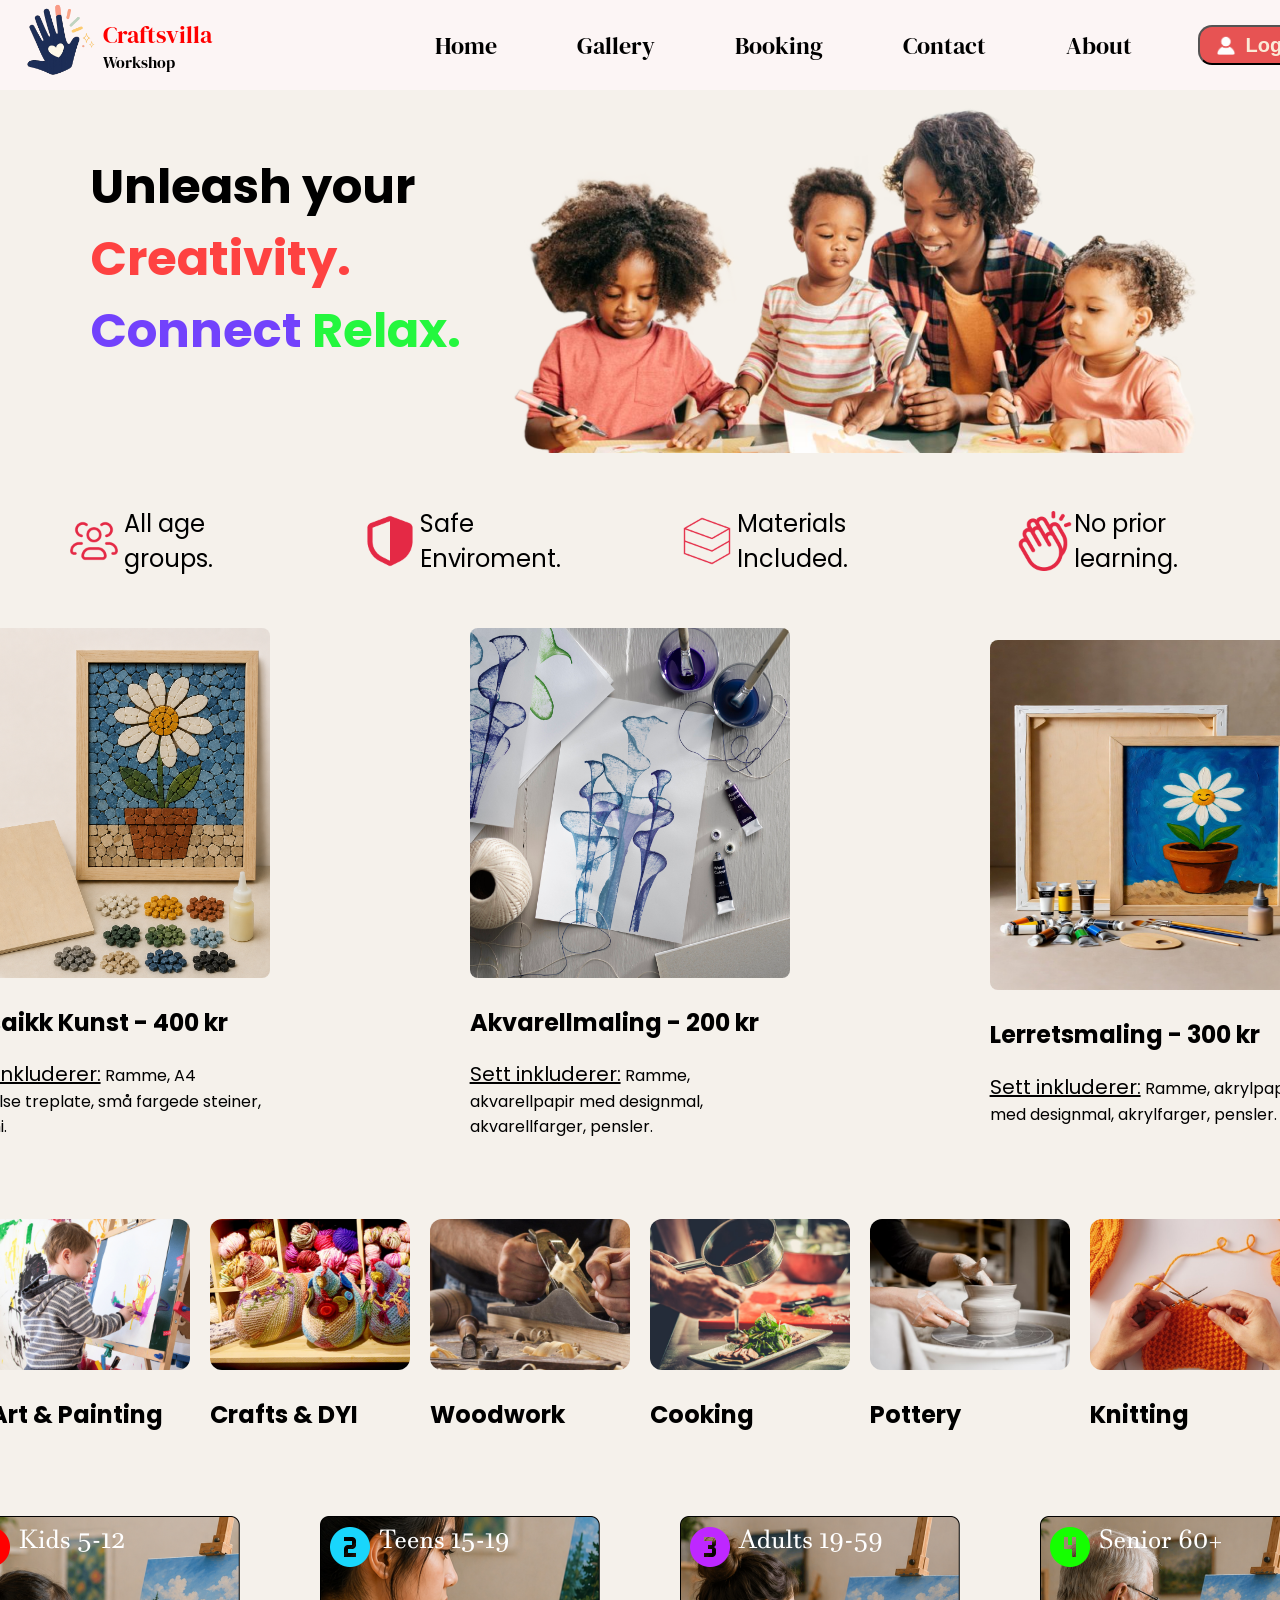
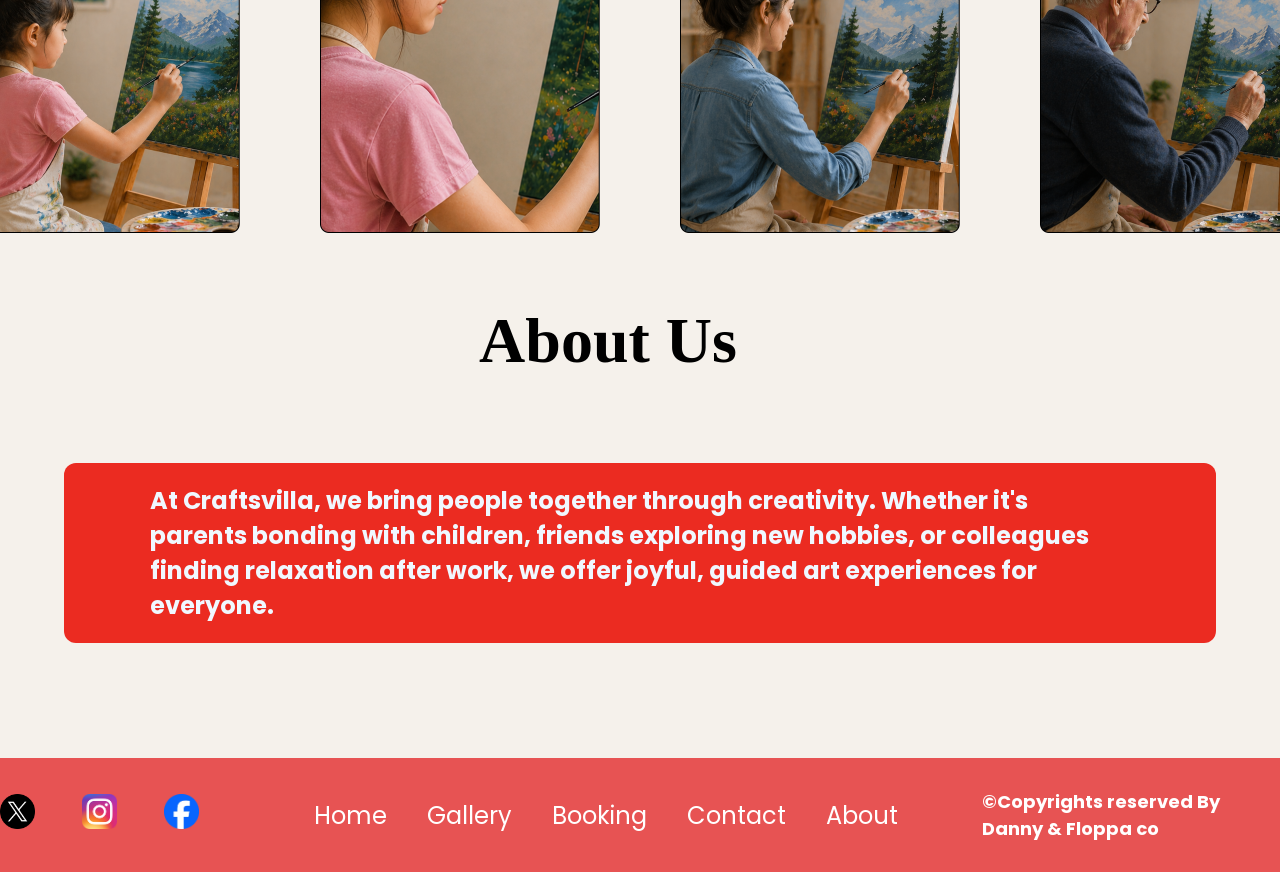
==== commit b7e6b2be: "readded my nav" ====
--- a/index.html
+++ b/index.html
@@ -211,7 +211,7 @@
     </section>
 </main>
     <!------------FOOTER------------->
-    <footer>
+   <footer id="footer">
       <div class="socials">
         <div class="social-links">
           <img src="images/social media/x.png" alt="twitter" />
@@ -224,14 +224,17 @@
           <img src="images/social media/facebook.png" alt="facebook" />
         </div>
       </div>
-      
-
-      <section class="">
-
-      </section>
-
-     
-      <h5>©Copyrights reserved By Danny & Floppa co</h5>
+
+      <nav class="nav-footer">
+        <a href="index.html">Home</a>
+        <a href="gallery.html">Gallery</a>
+        <a href="booking.html">Booking</a>
+        <a href="contact.html">Contact</a>
+        <a href="index.html#about">About</a>
+      </nav>
+
+
+       <h5>©Copyrights reserved By Danny & Floppa co</h5>
     </footer>
   </body>
 </html>
--- a/style.css
+++ b/style.css
@@ -79,7 +79,7 @@
 .head-nav a::after {
   content: "";
   position: absolute;
-  bottom: 0;
+  bottom: -5px;
   left: 0;
   width: 0%;
   border-radius: 8px;
@@ -114,6 +114,7 @@
   background-color: rgb(215, 61, 61);
   transition: 1s;
 }
+
 /*---------HERO----------*/
 section.hero {
   flex-direction: row;
@@ -287,16 +288,14 @@
 }
 
 footer img {
-  width: 30px;
+  width: 35px;
   align-items: center;
   justify-content: center;
 }
 
 footer .socials {
   display: flex;
-  position: relative;
-  right: 20%;
-  gap: 60px;
+  gap: 80px;
 }
 
 .social-links {
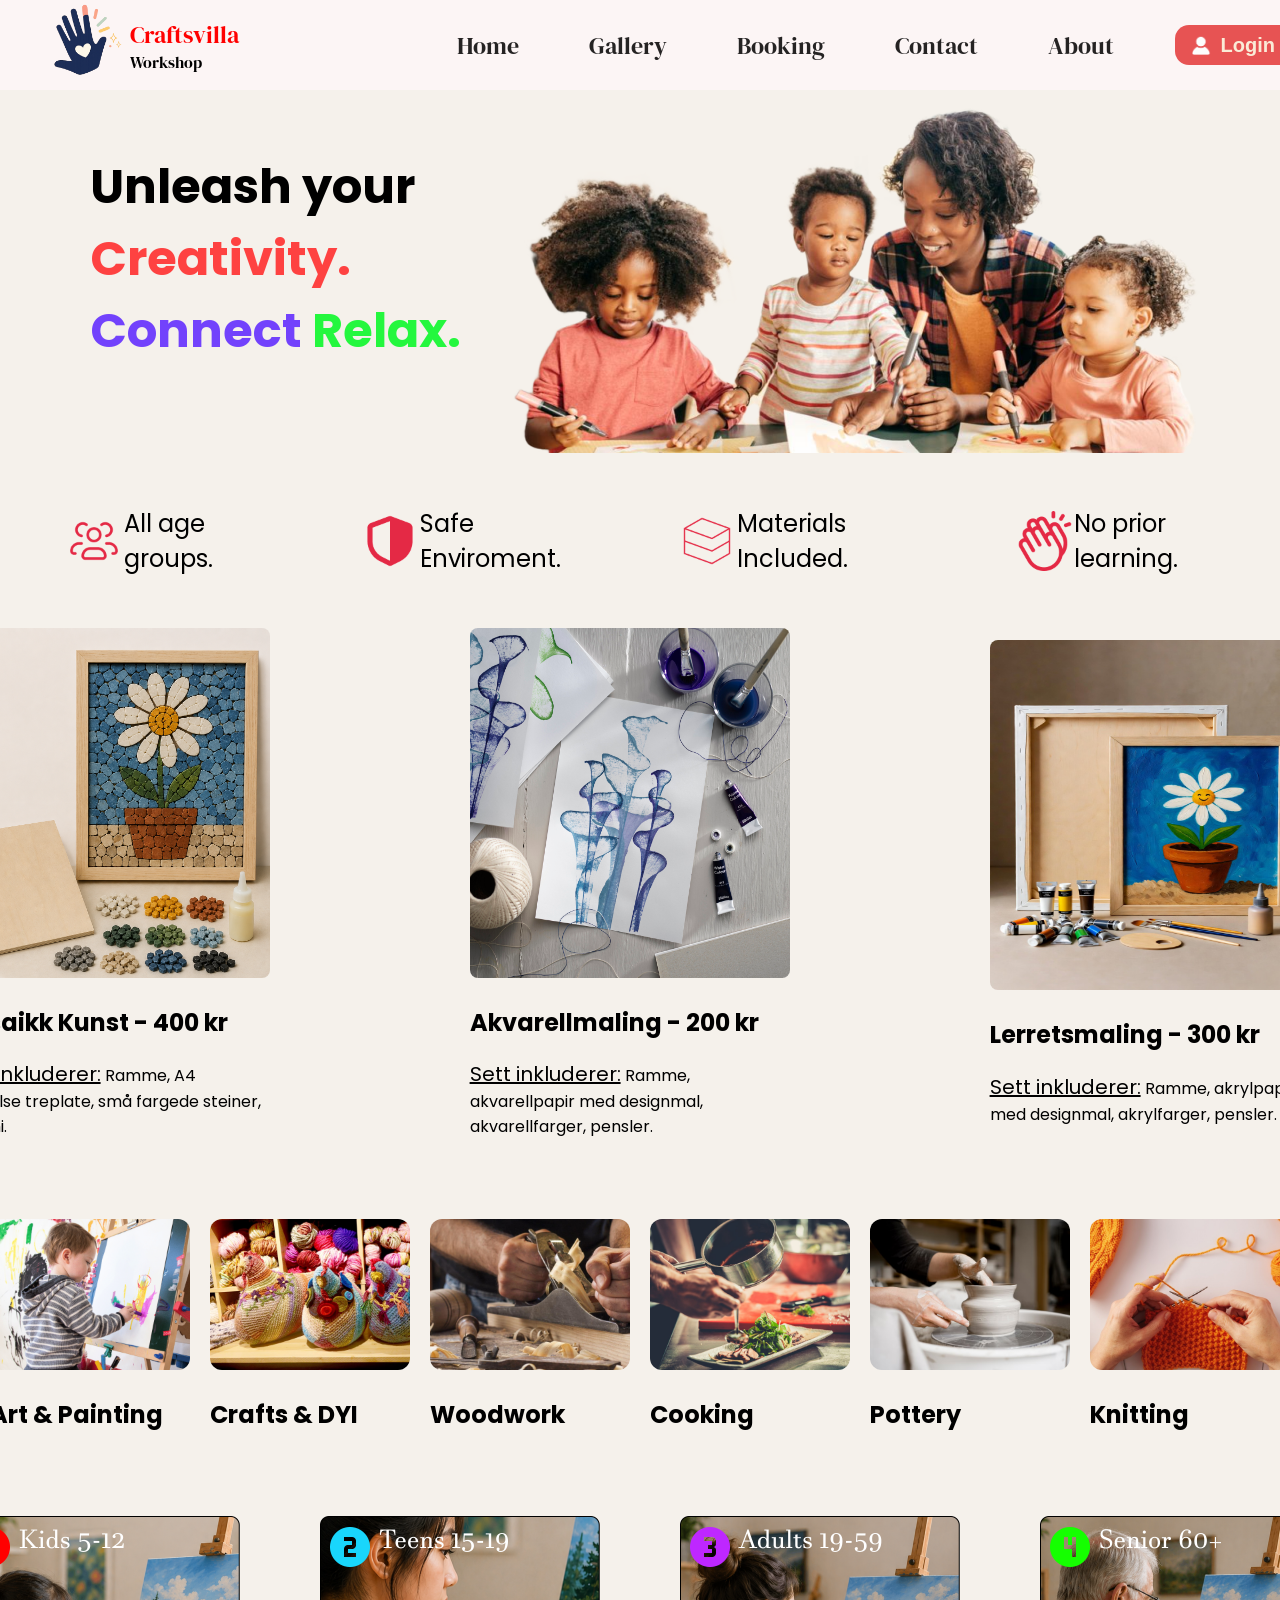
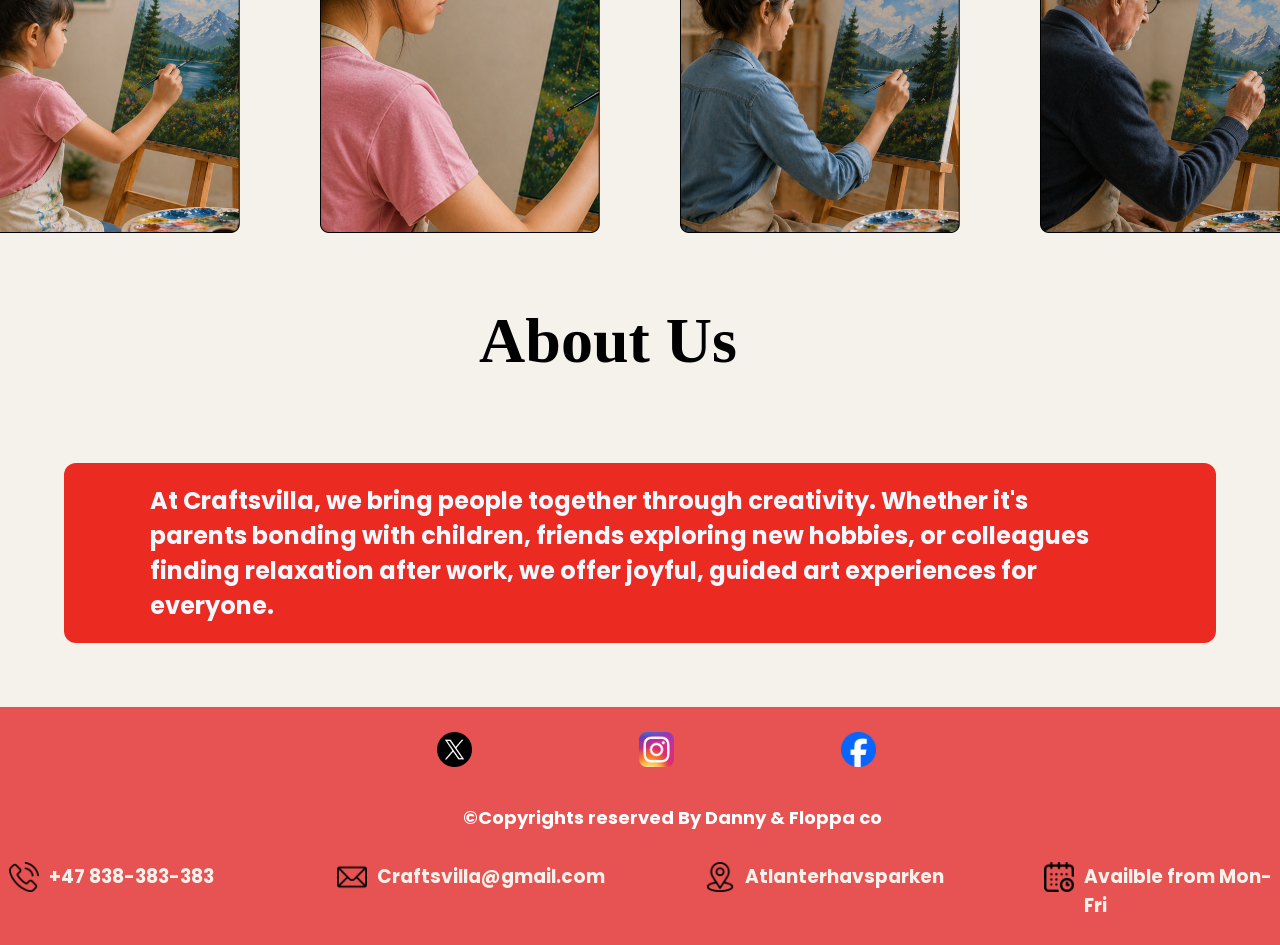
==== commit 74938f9a: "changed text and added section inside footer" ====
--- a/index.html
+++ b/index.html
@@ -224,17 +224,29 @@
           <img src="images/social media/facebook.png" alt="facebook" />
         </div>
       </div>
-
-      <nav class="nav-footer">
-        <a href="index.html">Home</a>
-        <a href="gallery.html">Gallery</a>
-        <a href="booking.html">Booking</a>
-        <a href="contact.html">Contact</a>
-        <a href="index.html#about">About</a>
-      </nav>
-
-
-       <h5>©Copyrights reserved By Danny & Floppa co</h5>
+      <h5>©Copyrights reserved By Danny & Floppa co</h5>
+
+      <section class="contact">
+        <div class="contact-groups">
+          <img src="images/contact-icons/phone-call.png" alt="telefon-image">
+          <h3>+47 838-383-383</h3>
+        </div>
+
+        <div class="contact-groups">
+          <img src="images/contact-icons/mail.png" alt="email-image">
+          <h3>Craftsvilla@gmail.com</h3>
+        </div>
+
+        <div class="contact-groups">
+          <img src="images/contact-icons/location.png" alt="location-image">
+          <h3>Atlanterhavsparken</h3>
+        </div>
+
+        <div class="contact-groups">
+           <img src="images/contact-icons/calendar.png" alt="calendar-image">
+           <h3>Availble from Mon-Fri</h3>
+        </div>
+      </section>
     </footer>
   </body>
 </html>
--- a/style.css
+++ b/style.css
@@ -63,10 +63,10 @@
 }
 
 .head-nav a {
-  margin: 0 40px;
+  margin: 0 35px;
   font-size: 24px;
-  color: black;
-  width: 30%;
+  color: rgb(37, 35, 35);
+  width: 20%;
   position: relative;
   text-decoration: none;
 }
@@ -84,7 +84,7 @@
   width: 0%;
   border-radius: 8px;
   height: 4px;
-  background: rgb(231, 83, 83);
+  background: rgb(255, 51, 51);
   transition: width 0.4s ease;
 }
 
@@ -96,6 +96,7 @@
   background-color: rgb(231, 83, 83);
   color: antiquewhite;
   border-radius: 14px;
+  border: none;
   margin-left: 2%;
   height: 40px;
   justify-content: center;
@@ -279,12 +280,18 @@
 
 footer {
   display: flex;
-  margin-top: 4%;
+  flex-direction: column;
   align-items: center;
   justify-content: center;
   background-color: rgb(231, 83, 83);
   width: 100%;
   height: auto;
+}
+
+footer .socials {
+  display: flex;
+  gap: 200px;
+  margin-top: 2%;
 }
 
 footer img {
@@ -293,41 +300,12 @@
   justify-content: center;
 }
 
-footer .socials {
-  display: flex;
-  gap: 80px;
-}
-
 .social-links {
   cursor: pointer;
 }
 
 .social-links {
   width: 2px;
-}
-
-.nav-footer a {
-  margin: 0 20px;
-  font-size: 24px;
-  color: rgb(255, 255, 255);
-  width: 30%;
-  position: relative;
-  text-decoration: none;
-}
-
-.nav-footer a::after {
-  content: "";
-  position: absolute;
-  bottom: -4px;
-  left: 0;
-  width: 0%;
-  height: 2px;
-  background: rgb(255, 253, 253);
-  transition: width 0.4s ease;
-}
-
-.nav-footer a:hover:after {
-  width: 100%;
 }
 
 footer h5 {
@@ -337,6 +315,37 @@
   color: white;
   font-size: 18px;
   padding-left: 5%;
+}
+
+.contact-groups img {
+  width: 30px;
+  height: 30px;
+  align-items: center;
+  justify-content: center;
+  display: flex;
+}
+
+.contact-groups {
+  display: flex;
+  width: 90%;
+  flex-direction: row;
+  gap: 10px;
+  margin-bottom: 2%;
+}
+
+.contact-groups h3 {
+  color: #f5f1eb;
+  width: 100%;
+}
+
+.contact {
+  gap: 100px;
+  display: flex;
+}
+
+.contact-groups img,
+.contact-groups h3 {
+  margin: 0;
 }
 
 /*--------CONTESTANTS---------*/
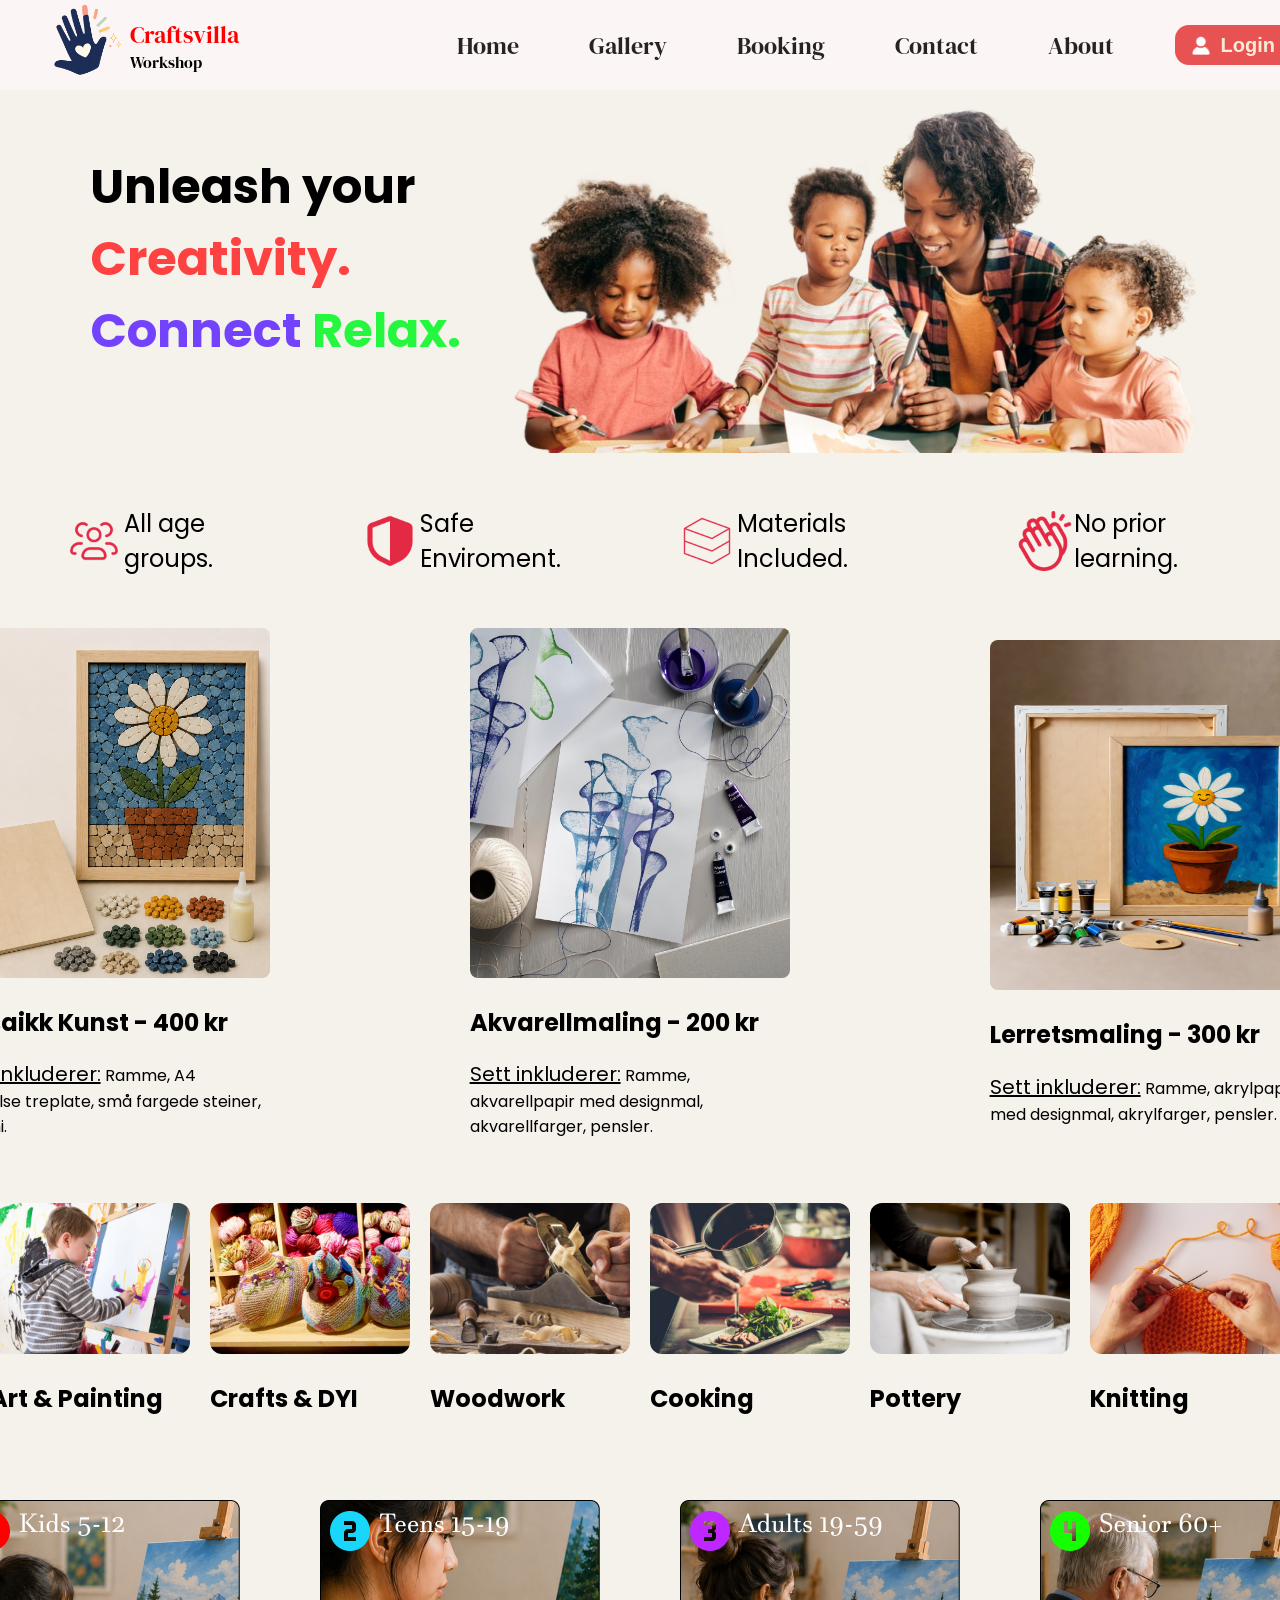
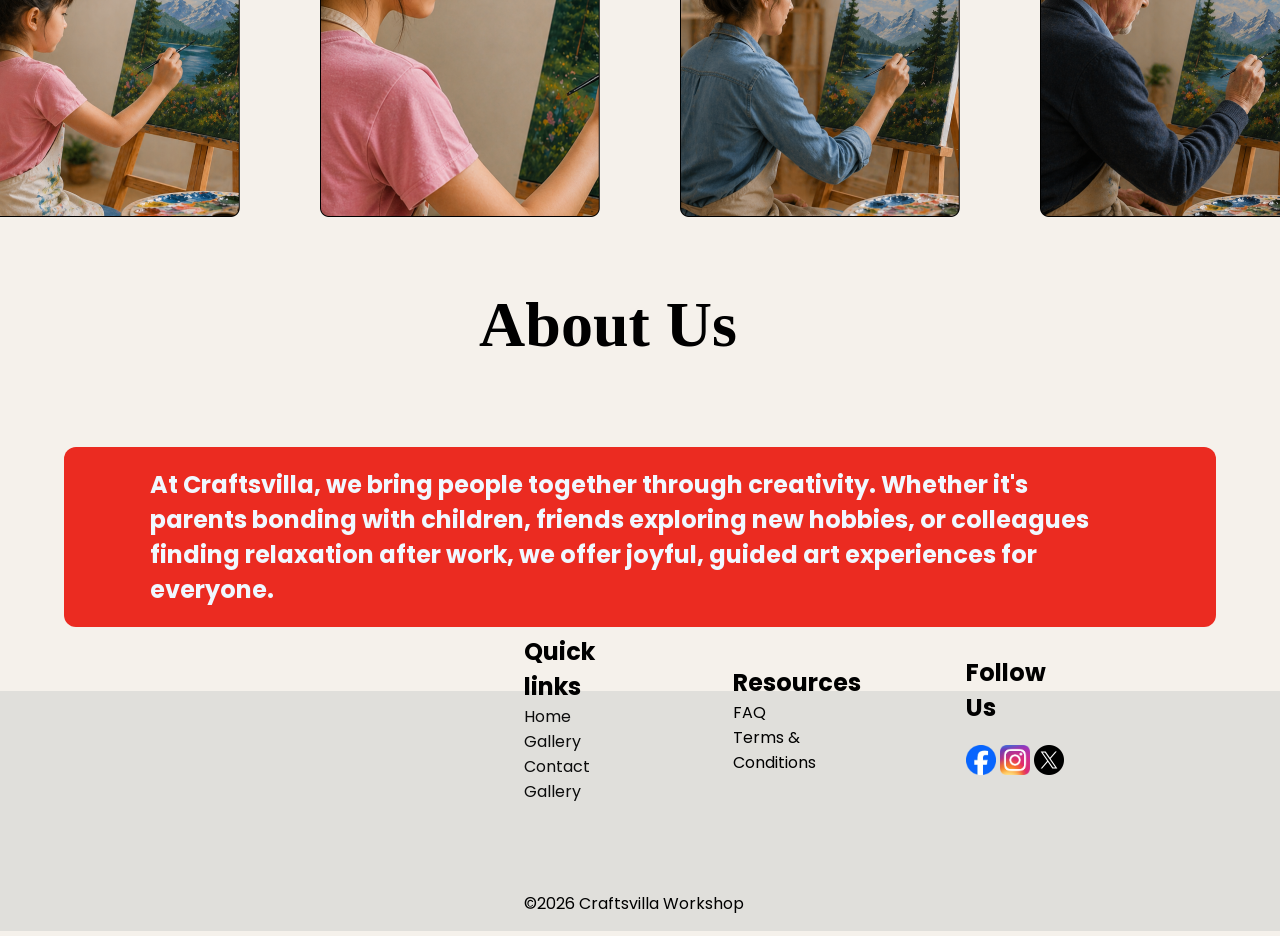
==== commit 2debff8e: "changed footer" ====
--- a/index.html
+++ b/index.html
@@ -211,42 +211,36 @@
     </section>
 </main>
     <!------------FOOTER------------->
-   <footer id="footer">
-      <div class="socials">
-        <div class="social-links">
-          <img src="images/social media/x.png" alt="twitter" />
-        </div>
-        <div class="social-links">
-          <a href="www.google.com"></a>
-          <img src="images/social media/instagram.png" alt="instagram" />
-        </div>
-        <div class="social-links">
-          <img src="images/social media/facebook.png" alt="facebook" />
-        </div>
-      </div>
-      <h5>©Copyrights reserved By Danny & Floppa co</h5>
-
-      <section class="contact">
-        <div class="contact-groups">
-          <img src="images/contact-icons/phone-call.png" alt="telefon-image">
-          <h3>+47 838-383-383</h3>
-        </div>
-
-        <div class="contact-groups">
-          <img src="images/contact-icons/mail.png" alt="email-image">
-          <h3>Craftsvilla@gmail.com</h3>
-        </div>
-
-        <div class="contact-groups">
-          <img src="images/contact-icons/location.png" alt="location-image">
-          <h3>Atlanterhavsparken</h3>
-        </div>
-
-        <div class="contact-groups">
-           <img src="images/contact-icons/calendar.png" alt="calendar-image">
-           <h3>Availble from Mon-Fri</h3>
-        </div>
-      </section>
-    </footer>
+  <footer>
+
+    <section class="quick-links">
+      <h2>Quick links</h2>
+        <a href="index.html">Home</a>
+        <a href="gallery.html">Gallery</a>
+        <a href="contact.html">Contact</a>
+        <a href="index.html#about">Gallery</a>
+    </section>
+
+    <section class="resources">
+      <h2>Resources</h2>
+      <p>FAQ</p>
+      <p>Terms & Conditions</p>
+    </section>
+
+    <section class="follow-us">
+      <h2>Follow Us</h2>
+      <div>
+        <img src="images/social media/facebook.png" alt="facebook-media" />
+        <img src="images/social media/instagram.png" alt="instagram-media" />
+        <img src="images/social media/x.png" alt="twitter-media" />
+      </div>
+    </section>
+
+
+    <div class="rights">
+      <p>©2026 Craftsvilla Workshop </p>
+    </div>
+
+  </footer>
   </body>
 </html>
--- a/style.css
+++ b/style.css
@@ -391,3 +391,71 @@
   transform: scale(0.98);
   transition: ease 1s;
 }
+
+/*--------FOOTER---------*/
+
+footer {
+  display: grid;
+  width: 100%;
+  height: 240px;
+  background-color: rgb(224, 223, 219);
+  grid-template-columns: repeat(12, 1fr);
+  grid-template-rows: repeat(4, 50px);
+}
+
+footer h2,
+p {
+  margin: 0;
+}
+
+.quick-links {
+  grid-column: 6 / 7;
+  grid-row: 1;
+  display: flex;
+  flex-direction: column;
+}
+
+.resources {
+  grid-column: 8 / 9;
+  grid-row: 1;
+  display: flex;
+  flex-direction: column;
+}
+
+.follow-us {
+  grid-column: 10 / 11;
+  grid-row: 1;
+  display: flex;
+  gap: 20px;
+  flex-direction: column;
+}
+
+.follow-us img {
+  width: 30px;
+  gap: 30px;
+}
+
+.quick-links a {
+  display: flex;
+  text-decoration: none;
+  width: 30px;
+  color: rgb(12, 12, 12);
+}
+
+.quick-links a:hover {
+  color: rgb(80, 43, 226);
+}
+
+.quick-links,
+.resources,
+.follow-us {
+  padding-top: 6%;
+}
+
+.rights {
+  grid-column: 6 / 10;
+  grid-row: 5/ 5;
+  display: flex;
+  flex-direction: row;
+  padding-bottom: 20px;
+}
